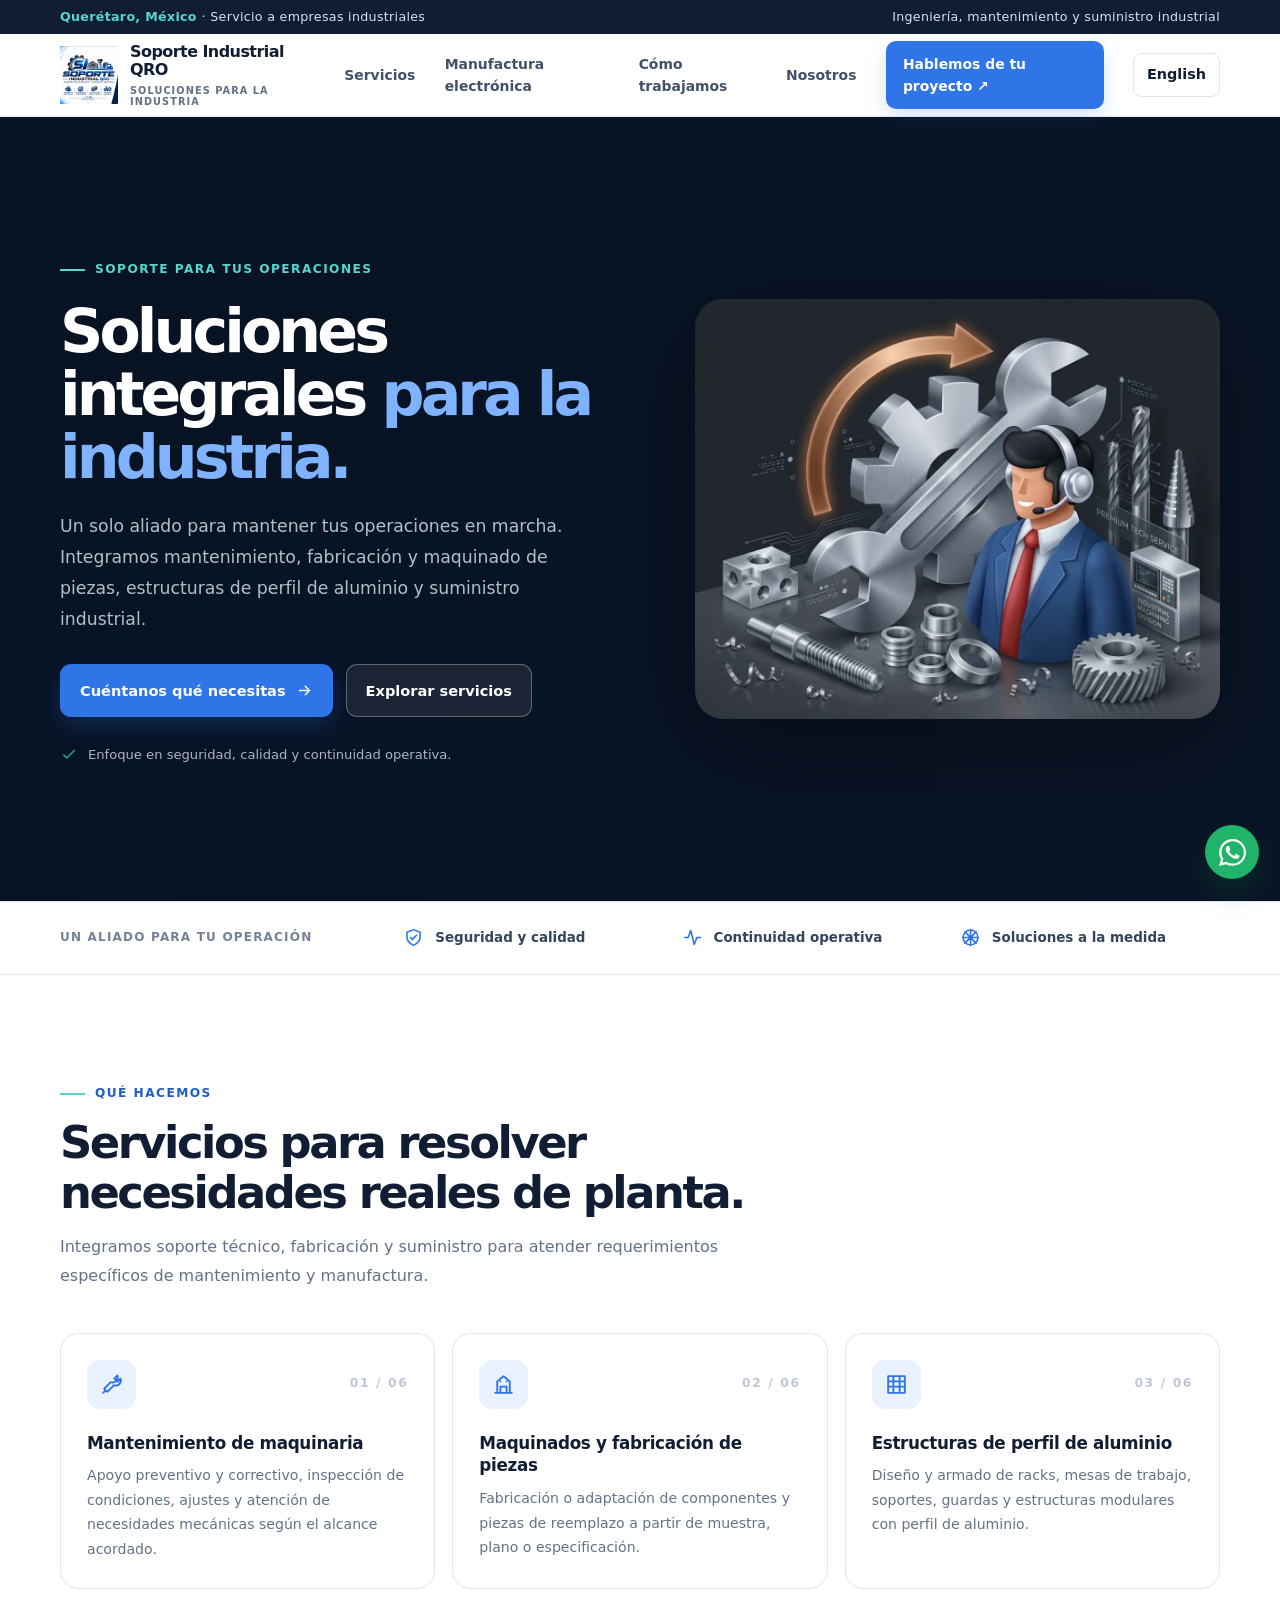
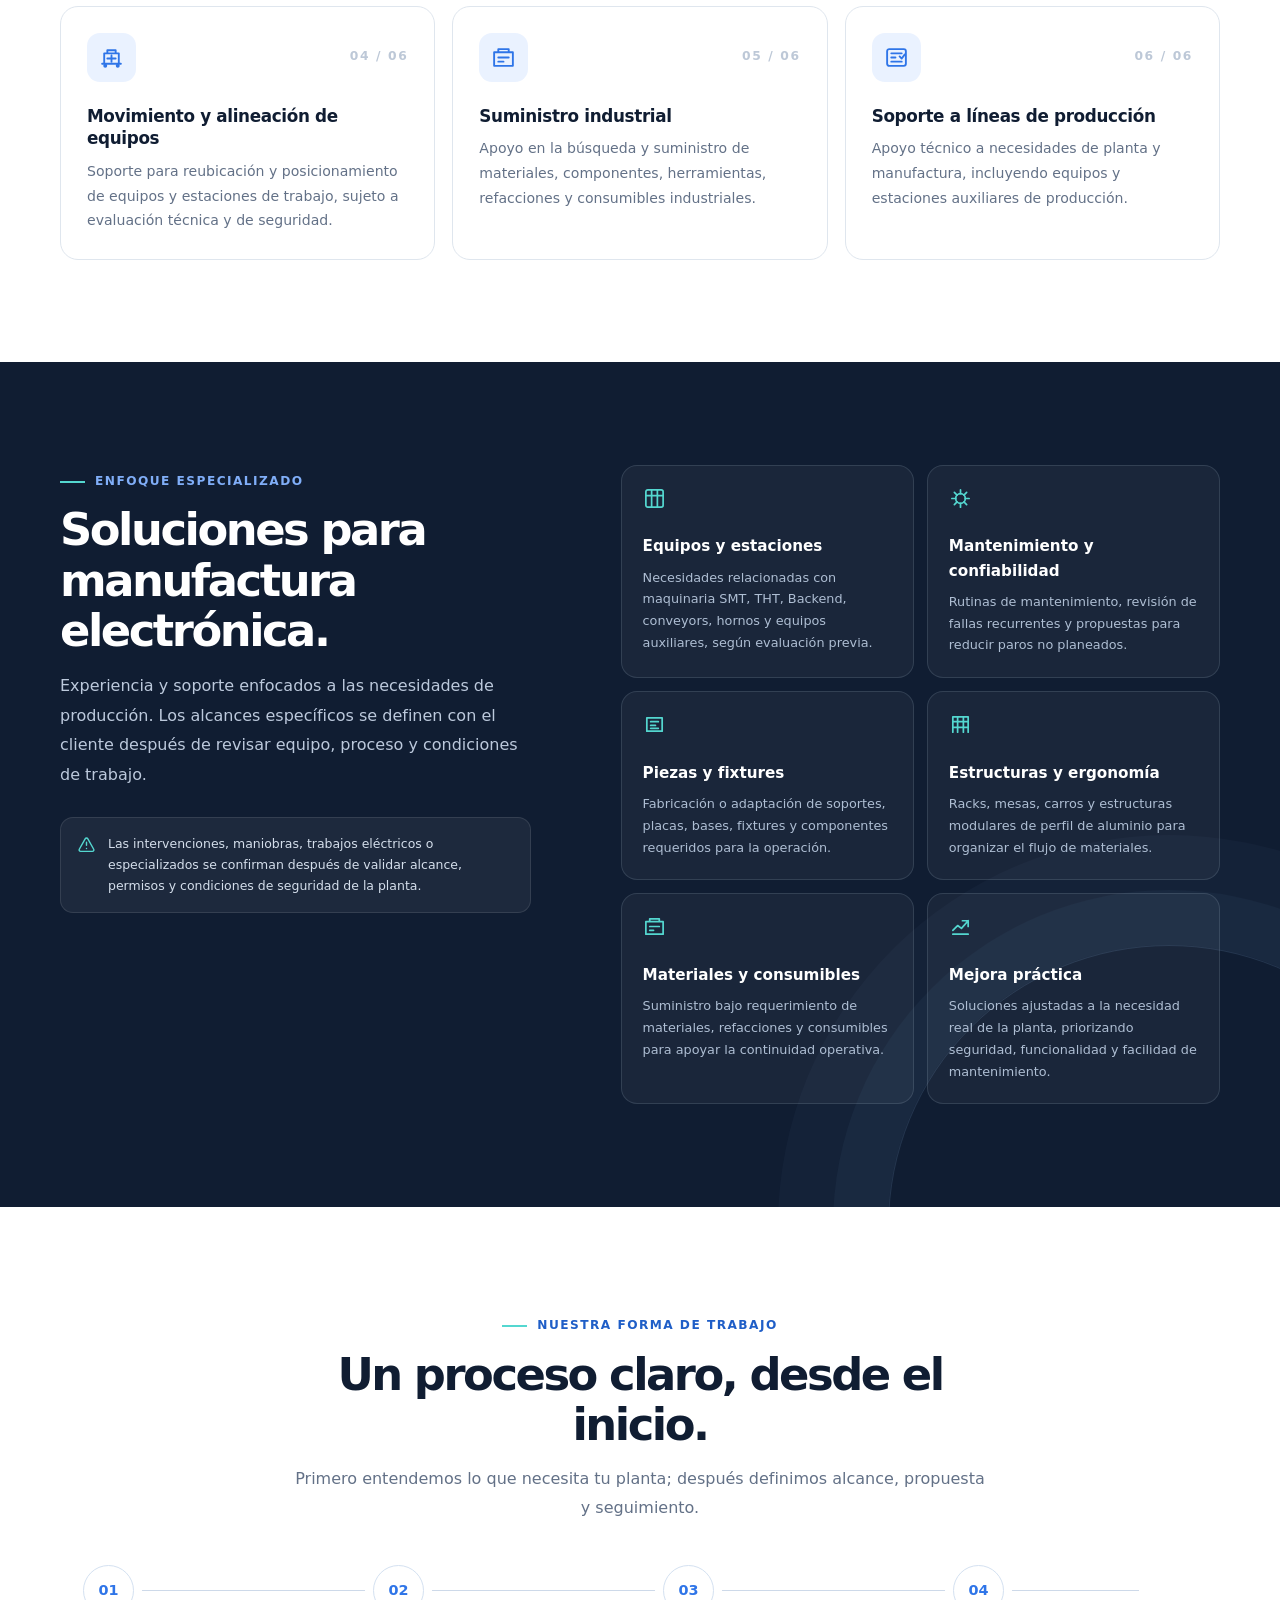
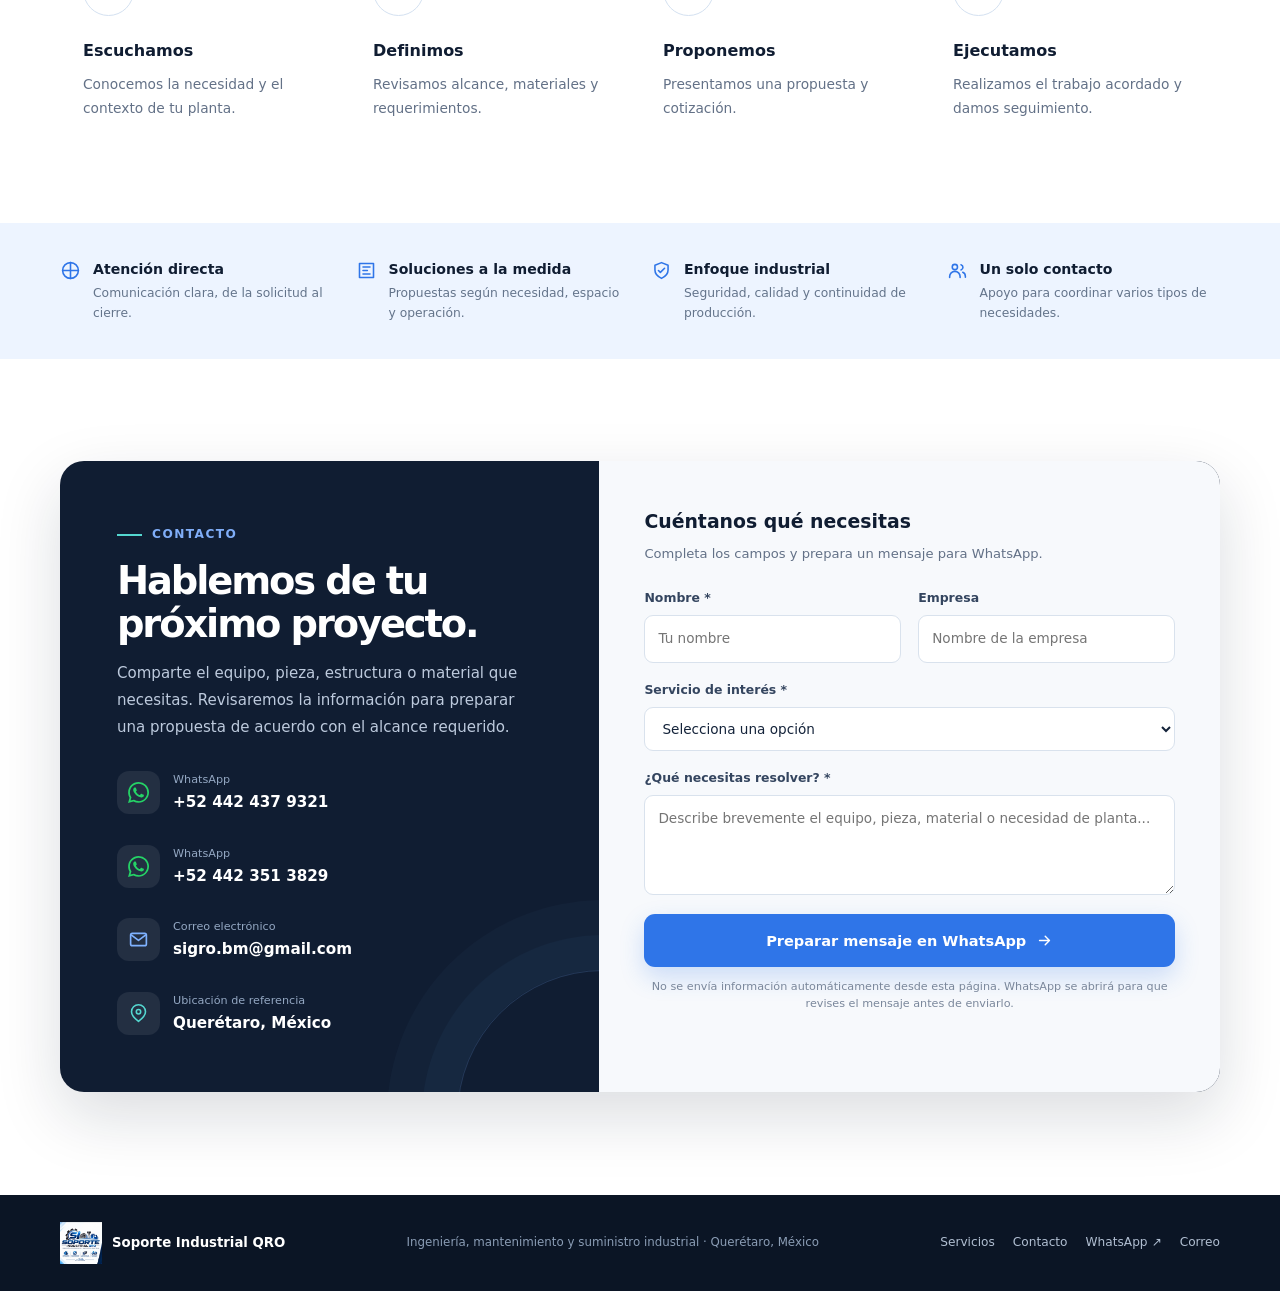
==== index.html @ 7943e950 "Initial commit: Soporte Industrial QRO website" ====
<!doctype html>
<html lang="es">
  <head>
    <meta charset="utf-8" />
    <meta content="width=device-width, initial-scale=1" name="viewport" />
    <meta content="#101d32" name="theme-color" />
    <meta
      content="Soporte Industrial QRO: mantenimiento de maquinaria, maquinados, estructuras de perfil de aluminio y suministro industrial en Quer&eacute;taro, M&eacute;xico."
      data-i18n-content="pageDescription"
      name="description"
    />

    <title data-i18n="pageTitle">
      Soporte Industrial QRO | Ingenier&iacute;a, mantenimiento y suministro
      industrial
    </title>

    <link href="assets/images/icon.png" rel="icon" type="image/png" />
    <link href="assets/images/icon.png" rel="apple-touch-icon" />
    <link href="css/styles.css" rel="stylesheet" />
  </head>
  <body>
    <!-- Top information bar -->
    <div class="topline">
      <div class="container topline-inner">
        <p>
          <strong data-i18n="location">
            Quer&eacute;taro, M&eacute;xico
          </strong>
          <span aria-hidden="true"> &middot; </span>
          <span data-i18n="industryService">
            Servicio a empresas industriales
          </span>
        </p>
        <p class="topline-side" data-i18n="industryTagline">
          Ingenier&iacute;a, mantenimiento y suministro industrial
        </p>
      </div>
    </div>

    <!-- Main site header and navigation -->
    <header class="site-header">
      <nav
        aria-label="Navegaci&oacute;n principal"
        class="container nav"
        data-i18n-aria-label="mainNavigationAria"
      >
        <a
          aria-label="Soporte Industrial QRO, inicio"
          class="brand"
          data-i18n-aria-label="brandHomeAria"
          href="#inicio"
        >
          <img alt class="brand-logo" src="assets/images/icon.png" />
          <span class="brand-copy">
            <strong> Soporte Industrial QRO </strong>
            <span data-i18n="brandTagline"> Soluciones para la industria </span>
          </span>
        </a>
        <button
          aria-controls="nav-links"
          aria-expanded="false"
          aria-label="Abrir men&uacute;"
          class="menu-toggle"
          data-i18n-aria-label="menuOpenAria"
          type="button"
        >
          <svg
            aria-hidden="true"
            fill="none"
            stroke="currentColor"
            stroke-linecap="round"
            stroke-width="2"
            viewbox="0 0 24 24"
          >
            <path class="menu-icon" d="M4 7h16M4 12h16M4 17h16"></path>
            <path class="close-icon" d="M6 6l12 12M18 6 6 18"></path>
          </svg>
        </button>
        <div class="nav-links" id="nav-links">
          <button
            aria-label="Cerrar men&uacute;"
            class="menu-close"
            data-i18n-aria-label="menuCloseAria"
            id="menu-close-button"
            type="button"
          >
            <svg
              aria-hidden="true"
              fill="none"
              stroke="currentColor"
              stroke-linecap="round"
              stroke-linejoin="round"
              stroke-width="2"
              viewbox="0 0 24 24"
            >
              <path d="M6 6l12 12M18 6 6 18"></path>
            </svg>
          </button>
          <a data-i18n="navServices" href="#servicios"> Servicios </a>
          <a data-i18n="navElectronics" href="#manufactura">
            Manufactura electr&oacute;nica
          </a>
          <a data-i18n="navProcess" href="#proceso"> C&oacute;mo trabajamos </a>
          <a data-i18n="navAbout" href="#nosotros"> Nosotros </a>
          <a class="nav-cta" href="#contacto">
            <span data-i18n="navProjectCta"> Hablemos de tu proyecto </span>
            <span aria-hidden="true"> &nearrow; </span>
          </a>
          <button
            aria-label="Cambiar idioma del sitio a ingl&eacute;s"
            class="language-toggle"
            data-i18n-aria-label="languageButtonAria"
            id="language-toggle"
            type="button"
          >
            <span data-i18n="languageButton"> English </span>
          </button>
        </div>
      </nav>
    </header>

    <!-- Main page content -->
    <main>
      <!-- Hero section -->
      <section class="hero" id="inicio">
        <div aria-hidden="true" class="hero-media">
          <video
            autoplay
            class="hero-video"
            loop
            muted
            playsinline
            preload="metadata"
          >
            <source src="assets/videos/video_example.mp4" type="video/mp4" />
          </video>
        </div>
        <div aria-hidden="true" class="hero-overlay"></div>
        <div class="container hero-grid">
          <div class="hero-content">
            <span class="eyebrow" data-i18n="heroEyebrow">
              Soporte para tus operaciones
            </span>
            <h1>
              <span data-i18n="heroTitleLead"> Soluciones integrales </span>
              <span data-i18n="heroTitleAccent"> para la industria. </span>
            </h1>
            <p class="hero-copy" data-i18n="heroCopy">
              Un solo aliado para mantener tus operaciones en marcha. Integramos
              mantenimiento, fabricaci&oacute;n y maquinado de piezas,
              estructuras de perfil de aluminio y suministro industrial.
            </p>
            <div class="hero-actions">
              <a class="btn btn-primary" href="#contacto">
                <span data-i18n="contactFormHeading">
                  Cu&eacute;ntanos qu&eacute; necesitas
                </span>
                <svg
                  aria-hidden="true"
                  fill="none"
                  stroke="currentColor"
                  stroke-linecap="round"
                  stroke-linejoin="round"
                  stroke-width="2"
                  viewbox="0 0 24 24"
                >
                  <path d="M5 12h14M13 6l6 6-6 6"></path>
                </svg>
              </a>
              <a
                class="btn btn-outline"
                data-i18n="exploreServices"
                href="#servicios"
              >
                Explorar servicios
              </a>
            </div>
            <div class="hero-note">
              <svg
                aria-hidden="true"
                fill="none"
                stroke="currentColor"
                stroke-linecap="round"
                stroke-linejoin="round"
                stroke-width="2"
                viewbox="0 0 24 24"
              >
                <path d="m5 12 4 4L19 6"></path>
              </svg>
              <span data-i18n="safetyNote">
                Enfoque en seguridad, calidad y continuidad operativa.
              </span>
            </div>
          </div>
          <div class="hero-visual">
            <img
              alt="Presentaci&oacute;n visual de Soporte Industrial QRO"
              class="hero-home-image"
              data-i18n-alt="heroImageAlt"
              src="assets/images/home.png"
            />
          </div>
        </div>
      </section>

      <!-- Key operational values -->
      <div
        aria-label="&Aacute;reas de enfoque"
        class="trust-strip"
        data-i18n-aria-label="trustStripAria"
      >
        <div class="container trust-inner">
          <div class="trust-intro" data-i18n="trustIntro">
            Un aliado para tu operaci&oacute;n
          </div>
          <div class="trust-point">
            <svg
              aria-hidden="true"
              fill="none"
              stroke="currentColor"
              stroke-linecap="round"
              stroke-linejoin="round"
              stroke-width="1.8"
              viewbox="0 0 24 24"
            >
              <path
                d="M12 3 4.5 6v5.5c0 4.5 3.2 7.6 7.5 9.5 4.3-1.9 7.5-5 7.5-9.5V6L12 3Z"
              ></path>
              <path d="m8.5 12 2.2 2.2 4.8-4.8"></path>
            </svg>
            <span data-i18n="safetyQuality"> Seguridad y calidad </span>
          </div>
          <div class="trust-point">
            <svg
              aria-hidden="true"
              fill="none"
              stroke="currentColor"
              stroke-linecap="round"
              stroke-linejoin="round"
              stroke-width="1.8"
              viewbox="0 0 24 24"
            >
              <path d="M3 12h4l3-8 4 16 3-8h4"></path>
            </svg>
            <span data-i18n="operationalContinuity">
              Continuidad operativa
            </span>
          </div>
          <div class="trust-point">
            <svg
              aria-hidden="true"
              fill="none"
              stroke="currentColor"
              stroke-linecap="round"
              stroke-linejoin="round"
              stroke-width="1.8"
              viewbox="0 0 24 24"
            >
              <path
                d="M12 3v18M3 12h18M5.6 5.6l12.8 12.8M18.4 5.6 5.6 18.4"
              ></path>
              <circle cx="12" cy="12" r="8.5"></circle>
            </svg>
            <span data-i18n="customSolutions"> Soluciones a la medida </span>
          </div>
        </div>
      </div>

      <!-- Service offerings -->
      <section class="section" id="servicios">
        <div class="container">
          <div class="section-heading">
            <span class="eyebrow" data-i18n="whatWeDo">
              Qu&eacute; hacemos
            </span>
            <h2 data-i18n="servicesHeading">
              Servicios para resolver necesidades reales de planta.
            </h2>
            <p data-i18n="servicesIntro">
              Integramos soporte t&eacute;cnico, fabricaci&oacute;n y suministro
              para atender requerimientos espec&iacute;ficos de mantenimiento y
              manufactura.
            </p>
          </div>
          <div class="services-grid">
            <article class="service-card">
              <div class="service-head">
                <span class="service-icon">
                  <svg
                    fill="none"
                    stroke="currentColor"
                    stroke-linecap="round"
                    stroke-linejoin="round"
                    stroke-width="1.8"
                    viewbox="0 0 24 24"
                  >
                    <path
                      d="m14.7 6.3 3-3a5 5 0 0 1-6.4 6.4L5 16l3 3 6.3-6.3a5 5 0 0 0 6.4-6.4l-3 3-3-3Z"
                    ></path>
                    <path d="m4 20 2-2"></path>
                  </svg>
                </span>
                <span class="service-num"> 01 / 06 </span>
              </div>
              <h3 data-i18n="machineMaintenance">
                Mantenimiento de maquinaria
              </h3>
              <p data-i18n="machineMaintenanceDescription">
                Apoyo preventivo y correctivo, inspecci&oacute;n de condiciones,
                ajustes y atenci&oacute;n de necesidades mec&aacute;nicas
                seg&uacute;n el alcance acordado.
              </p>
            </article>
            <article class="service-card">
              <div class="service-head">
                <span class="service-icon">
                  <svg
                    fill="none"
                    stroke="currentColor"
                    stroke-linecap="round"
                    stroke-linejoin="round"
                    stroke-width="1.8"
                    viewbox="0 0 24 24"
                  >
                    <path
                      d="M4 20h16M6 20V9l6-5 6 5v11M9 20v-6h6v6M9 9h.01M15 9h.01"
                    ></path>
                  </svg>
                </span>
                <span class="service-num"> 02 / 06 </span>
              </div>
              <h3 data-i18n="machiningParts">
                Maquinados y fabricaci&oacute;n de piezas
              </h3>
              <p data-i18n="machiningPartsDescription">
                Fabricaci&oacute;n o adaptaci&oacute;n de componentes y piezas
                de reemplazo a partir de muestra, plano o especificaci&oacute;n.
              </p>
            </article>
            <article class="service-card">
              <div class="service-head">
                <span class="service-icon">
                  <svg
                    fill="none"
                    stroke="currentColor"
                    stroke-linecap="round"
                    stroke-linejoin="round"
                    stroke-width="1.8"
                    viewbox="0 0 24 24"
                  >
                    <path
                      d="M4 4h16v16H4zM4 9h16M9 4v16M15 4v16M4 14h16"
                    ></path>
                  </svg>
                </span>
                <span class="service-num"> 03 / 06 </span>
              </div>
              <h3 data-i18n="aluminumStructures">
                Estructuras de perfil de aluminio
              </h3>
              <p data-i18n="aluminumStructuresDescription">
                Dise&ntilde;o y armado de racks, mesas de trabajo, soportes,
                guardas y estructuras modulares con perfil de aluminio.
              </p>
            </article>
            <article class="service-card">
              <div class="service-head">
                <span class="service-icon">
                  <svg
                    fill="none"
                    stroke="currentColor"
                    stroke-linecap="round"
                    stroke-linejoin="round"
                    stroke-width="1.8"
                    viewbox="0 0 24 24"
                  >
                    <path
                      d="M3 18h18M5 18V8h14v10M8 8V5h8v3M8 13h8M12 10v6"
                    ></path>
                    <circle cx="6" cy="20" r="1"></circle>
                    <circle cx="18" cy="20" r="1"></circle>
                  </svg>
                </span>
                <span class="service-num"> 04 / 06 </span>
              </div>
              <h3 data-i18n="equipmentMoving">
                Movimiento y alineaci&oacute;n de equipos
              </h3>
              <p data-i18n="equipmentMovingDescription">
                Soporte para reubicaci&oacute;n y posicionamiento de equipos y
                estaciones de trabajo, sujeto a evaluaci&oacute;n t&eacute;cnica
                y de seguridad.
              </p>
            </article>
            <article class="service-card">
              <div class="service-head">
                <span class="service-icon">
                  <svg
                    fill="none"
                    stroke="currentColor"
                    stroke-linecap="round"
                    stroke-linejoin="round"
                    stroke-width="1.8"
                    viewbox="0 0 24 24"
                  >
                    <path d="M3 7h18v13H3zM7 7V4h10v3M7 12h10M7 16h5"></path>
                  </svg>
                </span>
                <span class="service-num"> 05 / 06 </span>
              </div>
              <h3 data-i18n="industrialSupply">Suministro industrial</h3>
              <p data-i18n="industrialSupplyDescription">
                Apoyo en la b&uacute;squeda y suministro de materiales,
                componentes, herramientas, refacciones y consumibles
                industriales.
              </p>
            </article>
            <article class="service-card">
              <div class="service-head">
                <span class="service-icon">
                  <svg
                    fill="none"
                    stroke="currentColor"
                    stroke-linecap="round"
                    stroke-linejoin="round"
                    stroke-width="1.8"
                    viewbox="0 0 24 24"
                  >
                    <rect height="16" rx="2" width="18" x="3" y="4"></rect>
                    <path d="M7 8h10M7 12h4M7 16h10M15 11l2 2 3-4"></path>
                  </svg>
                </span>
                <span class="service-num"> 06 / 06 </span>
              </div>
              <h3 data-i18n="productionLineSupport">
                Soporte a l&iacute;neas de producci&oacute;n
              </h3>
              <p data-i18n="productionLineSupportDescription">
                Apoyo t&eacute;cnico a necesidades de planta y manufactura,
                incluyendo equipos y estaciones auxiliares de producci&oacute;n.
              </p>
            </article>
          </div>
        </div>
      </section>

      <!-- Electronics manufacturing support -->
      <section class="section special-section" id="manufactura">
        <div class="container special-grid">
          <div>
            <span class="eyebrow" data-i18n="specializedFocus">
              Enfoque especializado
            </span>
            <h2 data-i18n="electronicsHeading">
              Soluciones para manufactura electr&oacute;nica.
            </h2>
            <p class="section-intro" data-i18n="electronicsIntro">
              Experiencia y soporte enfocados a las necesidades de
              producci&oacute;n. Los alcances espec&iacute;ficos se definen con
              el cliente despu&eacute;s de revisar equipo, proceso y condiciones
              de trabajo.
            </p>
            <div class="special-note">
              <svg
                aria-hidden="true"
                fill="none"
                stroke="currentColor"
                stroke-linecap="round"
                stroke-linejoin="round"
                stroke-width="1.8"
                viewbox="0 0 24 24"
              >
                <path d="M12 9v4M12 17h.01"></path>
                <path
                  d="M10.3 4.8 2.9 18a1.8 1.8 0 0 0 1.6 2.7h15a1.8 1.8 0 0 0 1.6-2.7L13.7 4.8a1.95 1.95 0 0 0-3.4 0Z"
                ></path>
              </svg>
              <span data-i18n="safetyDisclaimer">
                Las intervenciones, maniobras, trabajos el&eacute;ctricos o
                especializados se confirman despu&eacute;s de validar alcance,
                permisos y condiciones de seguridad de la planta.
              </span>
            </div>
          </div>
          <div class="special-features">
            <article class="special-card">
              <svg
                aria-hidden="true"
                fill="none"
                stroke="currentColor"
                stroke-linecap="round"
                stroke-linejoin="round"
                stroke-width="1.8"
                viewbox="0 0 24 24"
              >
                <rect height="18" rx="2" width="18" x="3" y="3"></rect>
                <path d="M3 9h18M9 3v18M15 3v18"></path>
              </svg>
              <h3 data-i18n="equipmentStations">Equipos y estaciones</h3>
              <p data-i18n="equipmentStationsDescription">
                Necesidades relacionadas con maquinaria SMT, THT, Backend,
                conveyors, hornos y equipos auxiliares, seg&uacute;n
                evaluaci&oacute;n previa.
              </p>
            </article>
            <article class="special-card">
              <svg
                aria-hidden="true"
                fill="none"
                stroke="currentColor"
                stroke-linecap="round"
                stroke-linejoin="round"
                stroke-width="1.8"
                viewbox="0 0 24 24"
              >
                <path
                  d="M12 3v4M12 17v4M3 12h4M17 12h4M5.6 5.6l2.8 2.8m7.2 7.2 2.8 2.8m0-12.8-2.8 2.8m-7.2 7.2-2.8 2.8"
                ></path>
                <circle cx="12" cy="12" r="5"></circle>
              </svg>
              <h3 data-i18n="maintenanceReliability">
                Mantenimiento y confiabilidad
              </h3>
              <p data-i18n="maintenanceReliabilityDescription">
                Rutinas de mantenimiento, revisi&oacute;n de fallas recurrentes
                y propuestas para reducir paros no planeados.
              </p>
            </article>
            <article class="special-card">
              <svg
                aria-hidden="true"
                fill="none"
                stroke="currentColor"
                stroke-linecap="round"
                stroke-linejoin="round"
                stroke-width="1.8"
                viewbox="0 0 24 24"
              >
                <path d="M4 5h16v14H4zM8 9h8M8 13h5M8 16h8"></path>
              </svg>
              <h3 data-i18n="partsFixtures">Piezas y fixtures</h3>
              <p data-i18n="partsFixturesDescription">
                Fabricaci&oacute;n o adaptaci&oacute;n de soportes, placas,
                bases, fixtures y componentes requeridos para la
                operaci&oacute;n.
              </p>
            </article>
            <article class="special-card">
              <svg
                aria-hidden="true"
                fill="none"
                stroke="currentColor"
                stroke-linecap="round"
                stroke-linejoin="round"
                stroke-width="1.8"
                viewbox="0 0 24 24"
              >
                <path d="M4 20V4h16v16M4 9h16M9 4v16M15 4v16M4 15h16"></path>
              </svg>
              <h3 data-i18n="structuresErgonomics">
                Estructuras y ergonom&iacute;a
              </h3>
              <p data-i18n="structuresErgonomicsDescription">
                Racks, mesas, carros y estructuras modulares de perfil de
                aluminio para organizar el flujo de materiales.
              </p>
            </article>
            <article class="special-card">
              <svg
                aria-hidden="true"
                fill="none"
                stroke="currentColor"
                stroke-linecap="round"
                stroke-linejoin="round"
                stroke-width="1.8"
                viewbox="0 0 24 24"
              >
                <path d="M3 7h18v13H3zM7 7V4h10v3M7 12h10M7 16h4"></path>
              </svg>
              <h3 data-i18n="materialsConsumables">Materiales y consumibles</h3>
              <p data-i18n="materialsConsumablesDescription">
                Suministro bajo requerimiento de materiales, refacciones y
                consumibles para apoyar la continuidad operativa.
              </p>
            </article>
            <article class="special-card">
              <svg
                aria-hidden="true"
                fill="none"
                stroke="currentColor"
                stroke-linecap="round"
                stroke-linejoin="round"
                stroke-width="1.8"
                viewbox="0 0 24 24"
              >
                <path d="m4 16 5-5 4 3 7-8M14 6h6v6"></path>
                <path d="M4 20h16"></path>
              </svg>
              <h3 data-i18n="practicalImprovement">Mejora pr&aacute;ctica</h3>
              <p data-i18n="practicalImprovementDescription">
                Soluciones ajustadas a la necesidad real de la planta,
                priorizando seguridad, funcionalidad y facilidad de
                mantenimiento.
              </p>
            </article>
          </div>
        </div>
      </section>

      <!-- Work process -->
      <section class="section" id="proceso">
        <div class="container">
          <div class="section-heading center">
            <span class="eyebrow" data-i18n="workApproach">
              Nuestra forma de trabajo
            </span>
            <h2 data-i18n="processHeading">
              Un proceso claro, desde el inicio.
            </h2>
            <p data-i18n="processIntro">
              Primero entendemos lo que necesita tu planta; despu&eacute;s
              definimos alcance, propuesta y seguimiento.
            </p>
          </div>
          <div class="process-grid">
            <article class="process-step">
              <span class="step-number"> 01 </span>
              <h3 data-i18n="stepListen">Escuchamos</h3>
              <p data-i18n="stepListenDescription">
                Conocemos la necesidad y el contexto de tu planta.
              </p>
            </article>
            <article class="process-step">
              <span class="step-number"> 02 </span>
              <h3 data-i18n="stepDefine">Definimos</h3>
              <p data-i18n="stepDefineDescription">
                Revisamos alcance, materiales y requerimientos.
              </p>
            </article>
            <article class="process-step">
              <span class="step-number"> 03 </span>
              <h3 data-i18n="stepPropose">Proponemos</h3>
              <p data-i18n="stepProposeDescription">
                Presentamos una propuesta y cotizaci&oacute;n.
              </p>
            </article>
            <article class="process-step">
              <span class="step-number"> 04 </span>
              <h3 data-i18n="stepExecute">Ejecutamos</h3>
              <p data-i18n="stepExecuteDescription">
                Realizamos el trabajo acordado y damos seguimiento.
              </p>
            </article>
          </div>
        </div>
      </section>

      <!-- Company benefits -->
      <section class="benefits-band" id="nosotros">
        <div class="container benefits-grid">
          <div class="benefit">
            <svg
              aria-hidden="true"
              fill="none"
              stroke="currentColor"
              stroke-linecap="round"
              stroke-linejoin="round"
              stroke-width="1.8"
              viewbox="0 0 24 24"
            >
              <path d="M12 3v18M3 12h18"></path>
              <circle cx="12" cy="12" r="9"></circle>
            </svg>
            <div>
              <h3 data-i18n="directAttention">Atenci&oacute;n directa</h3>
              <p data-i18n="directAttentionDescription">
                Comunicaci&oacute;n clara, de la solicitud al cierre.
              </p>
            </div>
          </div>
          <div class="benefit">
            <svg
              aria-hidden="true"
              fill="none"
              stroke="currentColor"
              stroke-linecap="round"
              stroke-linejoin="round"
              stroke-width="1.8"
              viewbox="0 0 24 24"
            >
              <path d="M4 20V4h16v16H4Z"></path>
              <path d="M8 8h8M8 12h5M8 16h8"></path>
            </svg>
            <div>
              <h3 data-i18n="customSolutions">Soluciones a la medida</h3>
              <p data-i18n="customSolutionsDescription">
                Propuestas seg&uacute;n necesidad, espacio y operaci&oacute;n.
              </p>
            </div>
          </div>
          <div class="benefit">
            <svg
              aria-hidden="true"
              fill="none"
              stroke="currentColor"
              stroke-linecap="round"
              stroke-linejoin="round"
              stroke-width="1.8"
              viewbox="0 0 24 24"
            >
              <path
                d="M12 3 4.5 6v5.5c0 4.5 3.2 7.6 7.5 9.5 4.3-1.9 7.5-5 7.5-9.5V6L12 3Z"
              ></path>
              <path d="m8.5 12 2.2 2.2 4.8-4.8"></path>
            </svg>
            <div>
              <h3 data-i18n="industrialFocus">Enfoque industrial</h3>
              <p data-i18n="industrialFocusDescription">
                Seguridad, calidad y continuidad de producci&oacute;n.
              </p>
            </div>
          </div>
          <div class="benefit">
            <svg
              aria-hidden="true"
              fill="none"
              stroke="currentColor"
              stroke-linecap="round"
              stroke-linejoin="round"
              stroke-width="1.8"
              viewbox="0 0 24 24"
            >
              <circle cx="9" cy="8" r="3"></circle>
              <path
                d="M3 20v-1a6 6 0 0 1 12 0v1M16 5.5a3 3 0 0 1 0 5.8M18 14a5 5 0 0 1 3 4.6v1"
              ></path>
            </svg>
            <div>
              <h3 data-i18n="singleContact">Un solo contacto</h3>
              <p data-i18n="singleContactDescription">
                Apoyo para coordinar varios tipos de necesidades.
              </p>
            </div>
          </div>
        </div>
      </section>

      <!-- Contact information and WhatsApp request form -->
      <section class="section contact-section" id="contacto">
        <div class="container">
          <div class="contact-panel">
            <div class="contact-copy">
              <span class="eyebrow" data-i18n="footerContact"> Contacto </span>
              <h2 data-i18n="contactHeading">
                Hablemos de tu pr&oacute;ximo proyecto.
              </h2>
              <p data-i18n="contactDescription">
                Comparte el equipo, pieza, estructura o material que necesitas.
                Revisaremos la informaci&oacute;n para preparar una propuesta de
                acuerdo con el alcance requerido.
              </p>
              <a
                aria-label="Contactar a Guadalupe Becerra por WhatsApp"
                class="contact-detail contact-link"
                data-i18n-aria-label="guadalupeWhatsappAria"
                href="https://wa.me/524424379321"
                rel="noopener noreferrer"
                target="_blank"
              >
                <span
                  aria-hidden="true"
                  class="contact-icon contact-icon-whatsapp"
                >
                  <svg fill="currentColor" viewbox="0 0 24 24">
                    <path
                      d="M20.52 3.48A11.82 11.82 0 0 0 12.08 0C5.5 0 .15 5.35.15 11.93c0 2.1.55 4.15 1.6 5.96L.05 24l6.27-1.64a11.94 11.94 0 0 0 5.75 1.47h.01c6.58 0 11.93-5.35 11.93-11.93 0-3.19-1.24-6.19-3.49-8.42ZM12.08 21.8a9.9 9.9 0 0 1-5.05-1.39l-.36-.21-3.72.97.99-3.63-.24-.37a9.86 9.86 0 0 1-1.52-5.24c0-5.47 4.45-9.92 9.92-9.92 2.65 0 5.14 1.03 7.02 2.91a9.85 9.85 0 0 1 2.9 7.02c0 5.47-4.45 9.92-9.92 9.92Zm5.44-7.43c-.3-.15-1.77-.87-2.04-.97-.28-.1-.48-.15-.68.15-.2.3-.78.97-.95 1.17-.17.2-.35.22-.65.07-.3-.15-1.26-.46-2.4-1.48-.89-.79-1.49-1.77-1.66-2.07-.17-.3-.02-.46.13-.61.13-.13.3-.35.45-.52.15-.18.2-.3.3-.5.1-.2.05-.37-.03-.52-.07-.15-.68-1.64-.93-2.25-.25-.59-.5-.51-.68-.52h-.58c-.2 0-.52.07-.8.37-.28.3-1.05 1.02-1.05 2.5 0 1.47 1.08 2.9 1.23 3.1.15.2 2.12 3.24 5.14 4.54.72.31 1.28.5 1.71.64.72.23 1.37.2 1.88.12.57-.08 1.77-.72 2.02-1.42.25-.7.25-1.3.17-1.42-.07-.13-.27-.2-.57-.35Z"
                    ></path>
                  </svg>
                </span>
                <div>
                  <small>
                    <span data-i18n="whatsappLabel"> WhatsApp </span>
                  </small>
                  <strong> +52 442 437 9321 </strong>
                </div>
              </a>
              <a
                aria-label="Contactar a Bernab&eacute; Mart&iacute;nez por WhatsApp"
                class="contact-detail contact-link"
                data-i18n-aria-label="bernabeWhatsappAria"
                href="https://wa.me/524423513829"
                rel="noopener noreferrer"
                target="_blank"
              >
                <span
                  aria-hidden="true"
                  class="contact-icon contact-icon-whatsapp"
                >
                  <svg fill="currentColor" viewbox="0 0 24 24">
                    <path
                      d="M20.52 3.48A11.82 11.82 0 0 0 12.08 0C5.5 0 .15 5.35.15 11.93c0 2.1.55 4.15 1.6 5.96L.05 24l6.27-1.64a11.94 11.94 0 0 0 5.75 1.47h.01c6.58 0 11.93-5.35 11.93-11.93 0-3.19-1.24-6.19-3.49-8.42ZM12.08 21.8a9.9 9.9 0 0 1-5.05-1.39l-.36-.21-3.72.97.99-3.63-.24-.37a9.86 9.86 0 0 1-1.52-5.24c0-5.47 4.45-9.92 9.92-9.92 2.65 0 5.14 1.03 7.02 2.91a9.85 9.85 0 0 1 2.9 7.02c0 5.47-4.45 9.92-9.92 9.92Zm5.44-7.43c-.3-.15-1.77-.87-2.04-.97-.28-.1-.48-.15-.68.15-.2.3-.78.97-.95 1.17-.17.2-.35.22-.65.07-.3-.15-1.26-.46-2.4-1.48-.89-.79-1.49-1.77-1.66-2.07-.17-.3-.02-.46.13-.61.13-.13.3-.35.45-.52.15-.18.2-.3.3-.5.1-.2.05-.37-.03-.52-.07-.15-.68-1.64-.93-2.25-.25-.59-.5-.51-.68-.52h-.58c-.2 0-.52.07-.8.37-.28.3-1.05 1.02-1.05 2.5 0 1.47 1.08 2.9 1.23 3.1.15.2 2.12 3.24 5.14 4.54.72.31 1.28.5 1.71.64.72.23 1.37.2 1.88.12.57-.08 1.77-.72 2.02-1.42.25-.7.25-1.3.17-1.42-.07-.13-.27-.2-.57-.35Z"
                    ></path>
                  </svg>
                </span>
                <div>
                  <small>
                    <span data-i18n="whatsappLabel"> WhatsApp </span>
                  </small>
                  <strong> +52 442 351 3829 </strong>
                </div>
              </a>
              <a
                aria-label="Enviar correo a Soporte Industrial QRO"
                class="contact-detail contact-link"
                data-i18n-aria-label="emailContactAria"
                href="mailto:sigro.bm@gmail.com"
              >
                <span
                  aria-hidden="true"
                  class="contact-icon contact-icon-email"
                >
                  <svg
                    fill="none"
                    stroke="currentColor"
                    stroke-linecap="round"
                    stroke-linejoin="round"
                    stroke-width="1.9"
                    viewbox="0 0 24 24"
                  >
                    <rect height="14" rx="2" width="18" x="3" y="5"></rect>
                    <path d="m4 7 8 6 8-6"></path>
                  </svg>
                </span>
                <div>
                  <small data-i18n="emailLabel">
                    Correo electr&oacute;nico
                  </small>
                  <strong> sigro.bm@gmail.com </strong>
                </div>
              </a>
              <div class="contact-detail">
                <span aria-hidden="true" class="contact-icon">
                  <svg
                    fill="none"
                    stroke="currentColor"
                    stroke-linecap="round"
                    stroke-linejoin="round"
                    stroke-width="1.8"
                    viewbox="0 0 24 24"
                  >
                    <path
                      d="M20 10c0 5-8 11-8 11S4 15 4 10a8 8 0 1 1 16 0Z"
                    ></path>
                    <circle cx="12" cy="10" r="2.5"></circle>
                  </svg>
                </span>
                <div>
                  <small data-i18n="locationReference">
                    Ubicaci&oacute;n de referencia
                  </small>
                  <strong data-i18n="location">
                    Quer&eacute;taro, M&eacute;xico
                  </strong>
                </div>
              </div>
            </div>
            <div class="contact-form-wrap">
              <h3 data-i18n="contactFormHeading">
                Cu&eacute;ntanos qu&eacute; necesitas
              </h3>
              <p class="form-lead" data-i18n="formIntro">
                Completa los campos y prepara un mensaje para WhatsApp.
              </p>
              <form id="contact-form">
                <div class="form-grid">
                  <div class="field">
                    <label data-i18n="formNameLabel" for="name">
                      Nombre *
                    </label>
                    <input
                      autocomplete="name"
                      data-i18n-placeholder="namePlaceholder"
                      id="name"
                      name="name"
                      placeholder="Tu nombre"
                      required
                      type="text"
                    />
                  </div>
                  <div class="field">
                    <label data-i18n="formCompanyLabel" for="company">
                      Empresa
                    </label>
                    <input
                      autocomplete="organization"
                      data-i18n-placeholder="companyPlaceholder"
                      id="company"
                      name="company"
                      placeholder="Nombre de la empresa"
                      type="text"
                    />
                  </div>
                  <div class="field full">
                    <label data-i18n="formServiceLabel" for="service">
                      Servicio de inter&eacute;s *
                    </label>
                    <select id="service" name="service" required>
                      <option data-i18n="selectOption" disabled selected value>
                        Selecciona una opci&oacute;n
                      </option>
                      <option
                        data-i18n="machineMaintenance"
                        value="machine-maintenance"
                      >
                        Mantenimiento de maquinaria
                      </option>
                      <option
                        data-i18n="machiningParts"
                        value="machining-parts"
                      >
                        Maquinados y fabricaci&oacute;n de piezas
                      </option>
                      <option
                        data-i18n="aluminumStructures"
                        value="aluminum-structures"
                      >
                        Estructuras de perfil de aluminio
                      </option>
                      <option
                        data-i18n="equipmentMoving"
                        value="equipment-relocation"
                      >
                        Movimiento y alineaci&oacute;n de equipos
                      </option>
                      <option
                        data-i18n="industrialSupply"
                        value="industrial-supply"
                      >
                        Suministro industrial
                      </option>
                      <option
                        data-i18n="productionLineSupport"
                        value="production-line-support"
                      >
                        Soporte a l&iacute;neas de producci&oacute;n
                      </option>
                      <option
                        data-i18n="navElectronics"
                        value="electronics-manufacturing"
                      >
                        Manufactura electr&oacute;nica
                      </option>
                      <option data-i18n="otherRequest" value="other-request">
                        Otro requerimiento
                      </option>
                    </select>
                  </div>
                  <div class="field full">
                    <label data-i18n="formDetailsLabel" for="details">
                      &iquest;Qu&eacute; necesitas resolver? *
                    </label>
                    <textarea
                      data-i18n-placeholder="detailsPlaceholder"
                      id="details"
                      name="details"
                      placeholder="Describe brevemente el equipo, pieza, material o necesidad de planta..."
                      required
                    ></textarea>
                  </div>
                </div>
                <button class="btn btn-primary form-submit" type="submit">
                  <span data-i18n="formSubmit">
                    Preparar mensaje en WhatsApp
                  </span>
                  <svg
                    aria-hidden="true"
                    fill="none"
                    stroke="currentColor"
                    stroke-linecap="round"
                    stroke-linejoin="round"
                    stroke-width="2"
                    viewbox="0 0 24 24"
                  >
                    <path d="M5 12h14M13 6l6 6-6 6"></path>
                  </svg>
                </button>
                <p class="privacy-note" data-i18n="privacyNote">
                  No se env&iacute;a informaci&oacute;n autom&aacute;ticamente
                  desde esta p&aacute;gina. WhatsApp se abrir&aacute; para que
                  revises el mensaje antes de enviarlo.
                </p>
                <p aria-live="polite" class="form-status" id="form-status"></p>
              </form>
            </div>
          </div>
        </div>
      </section>
    </main>

    <!-- Site footer -->
    <footer class="footer">
      <div class="container footer-inner">
        <div class="footer-brand">
          <img alt class="footer-logo" src="assets/images/icon.png" />
          <span> Soporte Industrial QRO </span>
        </div>
        <p data-i18n="footerTagline">
          Ingenier&iacute;a, mantenimiento y suministro industrial &middot;
          Quer&eacute;taro, M&eacute;xico
        </p>
        <div class="footer-links">
          <a data-i18n="navServices" href="#servicios"> Servicios </a>
          <a data-i18n="footerContact" href="#contacto"> Contacto </a>
          <a
            data-i18n="footerWhatsapp"
            href="https://wa.me/524423513829"
            rel="noopener noreferrer"
            target="_blank"
          >
            WhatsApp &nearrow;
          </a>
          <a data-i18n="footerEmail" href="mailto:sigro.bm@gmail.com">
            Correo
          </a>
        </div>
      </div>
    </footer>

    <!-- Floating WhatsApp contact button -->
    <a
      aria-label="Contactar a Soporte Industrial QRO por WhatsApp"
      class="whatsapp-fab"
      data-i18n-aria-label="whatsappFabAria"
      href="https://wa.me/524423513829?text=Hola%2C%20Soporte%20Industrial%20QRO.%20Me%20gustar%C3%ADa%20consultar%20un%20servicio."
      rel="noopener noreferrer"
      target="_blank"
    >
      <svg aria-hidden="true" fill="currentColor" viewbox="0 0 24 24">
        <path
          d="M20.52 3.48A11.82 11.82 0 0 0 12.08 0C5.5 0 .15 5.35.15 11.93c0 2.1.55 4.15 1.6 5.96L.05 24l6.27-1.64a11.94 11.94 0 0 0 5.75 1.47h.01c6.58 0 11.93-5.35 11.93-11.93 0-3.19-1.24-6.19-3.49-8.42ZM12.08 21.8a9.9 9.9 0 0 1-5.05-1.39l-.36-.21-3.72.97.99-3.63-.24-.37a9.86 9.86 0 0 1-1.52-5.24c0-5.47 4.45-9.92 9.92-9.92 2.65 0 5.14 1.03 7.02 2.91a9.85 9.85 0 0 1 2.9 7.02c0 5.47-4.45 9.92-9.92 9.92Zm5.44-7.43c-.3-.15-1.77-.87-2.04-.97-.28-.1-.48-.15-.68.15-.2.3-.78.97-.95 1.17-.17.2-.35.22-.65.07-.3-.15-1.26-.46-2.4-1.48-.89-.79-1.49-1.77-1.66-2.07-.17-.3-.02-.46.13-.61.13-.13.3-.35.45-.52.15-.18.2-.3.3-.5.1-.2.05-.37-.03-.52-.07-.15-.68-1.64-.93-2.25-.25-.59-.5-.51-.68-.52h-.58c-.2 0-.52.07-.8.37-.28.3-1.05 1.02-1.05 2.5 0 1.47 1.08 2.9 1.23 3.1.15.2 2.12 3.24 5.14 4.54.72.31 1.28.5 1.71.64.72.23 1.37.2 1.88.12.57-.08 1.77-.72 2.02-1.42.25-.7.25-1.3.17-1.42-.07-.13-.27-.2-.57-.35Z"
        ></path>
      </svg>
    </a>

    <script defer src="js/script.js"></script>
  </body>
</html>
---- css/styles.css ----
:root {
  /* MAIN DESIGN PANEL: customize the main colors, typography, shapes, and site sizing here. */

  /* Brand colors: adjust the main palette here. */
  --white-color: #fff;
  --dark-color: #14233a;
  --primary-color: #101d32;
  --primary-dark-color: #0b1525;
  --secondary-color: #2f75e8;
  --secondary-dark-color: #1f5ec7;
  --accent-color: #54d7d0;
  --light-color: #f5f7fa;
  --medium-gray-color: #dfe6ee;
  --muted-color: #637187;
  --soft-blue-color: #eaf2ff;
  --success-color: #20b46a;

  /* Typography: shared font sizes and weights. */
  --font-family-base:
    Inter, ui-sans-serif, system-ui, -apple-system, BlinkMacSystemFont,
    "Segoe UI", sans-serif;
  --font-size-xs: 0.7rem;
  --font-size-s: 0.9rem;
  --font-size-n: 1rem;
  --font-size-m: 1.12rem;
  --font-size-l: 1.5rem;
  --font-size-xl: 2rem;
  --font-size-xxl: 2.3rem;
  --font-weight-normal: 400;
  --font-weight-medium: 500;
  --font-weight-semibold: 600;
  --font-weight-bold: 700;

  /* Reusable shape, shadow, and layout values. */
  --border-radius-s: 8px;
  --border-radius-m: 22px;
  --border-radius-l: 28px;
  --border-radius-circle: 50%;
  --card-shadow: 0 20px 55px rgba(16, 29, 50, 0.09);
  --site-max-width: 1160px;
  --container-gutter: 44px;
  --container-gutter-mobile: 34px;
  --transition-fast: 0.2s ease;
  --scroll-offset: 35px;
}

/* Base styles and shared layout utilities. */
* {
  box-sizing: border-box;
}

html {
  scroll-behavior: smooth;
  scroll-padding-top: var(--scroll-offset);
}

body {
  margin: 0;
  color: var(--dark-color);
  background: var(--white-color);
  font-family: var(--font-family-base);
  line-height: 1.6;
  -webkit-font-smoothing: antialiased;
}

a {
  color: inherit;
}

button,
input,
select,
textarea {
  font: inherit;
}

button,
a {
  -webkit-tap-highlight-color: transparent;
}

a:focus-visible,
button:focus-visible,
input:focus-visible,
select:focus-visible,
textarea:focus-visible {
  outline: 3px solid rgba(47, 117, 232, 0.32);
  outline-offset: 3px;
}

.container {
  width: min(var(--site-max-width), calc(100% - var(--container-gutter)));
  margin-inline: auto;
}

/* Top information bar and main navigation. */
.topline {
  background: var(--primary-color);
  color: #d7e2f2;
  font-size: 0.79rem;
  letter-spacing: 0.025em;
}

.topline-inner {
  min-height: 34px;
  display: flex;
  align-items: center;
  justify-content: space-between;
  gap: 18px;
}

.topline p {
  margin: 0;
}

.topline strong {
  color: var(--accent-color);
  font-weight: var(--font-weight-bold);
}

.site-header {
  position: sticky;
  top: 0;
  z-index: 20;
  background: rgba(255, 255, 255, 0.94);
  border-bottom: 1px solid rgba(223, 230, 238, 0.85);
  backdrop-filter: blur(16px);
}

.nav {
  min-height: 82px;
  display: flex;
  align-items: center;
  justify-content: space-between;
  gap: 24px;
}

.brand {
  display: inline-flex;
  align-items: center;
  gap: 12px;
  text-decoration: none;
  min-width: 0;
}

.brand-mark {
  display: grid;
  place-items: center;
  width: 43px;
  height: 43px;
  color: white;
  background: var(--secondary-color);
  border-radius: 12px 12px 12px 4px;
  flex: 0 0 auto;
}

.brand-mark svg {
  width: 27px;
  height: 27px;
}

.brand-copy {
  display: flex;
  flex-direction: column;
  line-height: 1.15;
}

.brand-copy strong {
  font-size: var(--font-size-n);
  letter-spacing: -0.035em;
  color: var(--primary-color);
}

.brand-copy span {
  margin-top: 5px;
  color: var(--muted-color);
  text-transform: uppercase;
  font-size: 0.61rem;
  letter-spacing: 0.11em;
  font-weight: var(--font-weight-bold);
}

.nav-links {
  display: flex;
  align-items: center;
  gap: clamp(16px, 2.3vw, 30px);
}

.nav-links a {
  color: #41516a;
  text-decoration: none;
  font-size: 0.87rem;
  font-weight: 650;
  transition: color 0.2s ease;
}

.nav-links a:hover {
  color: var(--secondary-color);
}

.nav-links .nav-cta {
  background: var(--secondary-color);
  color: white;
  padding: 12px 17px;
  border-radius: 10px;
  box-shadow: 0 8px 20px rgba(47, 117, 232, 0.18);
}

.nav-links .nav-cta:hover {
  color: white;
  background: var(--secondary-dark-color);
}

.menu-toggle {
  display: none;
  background: transparent;
  color: var(--primary-color);
  border: 1px solid var(--medium-gray-color);
  width: 44px;
  height: 44px;
  border-radius: 12px;
  cursor: pointer;
}

.menu-toggle svg {
  width: 22px;
  height: 22px;
}

.menu-toggle .close-icon {
  display: none;
}

.menu-toggle[aria-expanded="true"] .menu-icon {
  display: none;
}

.menu-toggle[aria-expanded="true"] .close-icon {
  display: block;
}

.menu-close {
  display: none;
  place-items: center;
  width: 42px;
  height: 42px;
  margin: 0 0 14px auto;
  color: var(--primary-color);
  background: var(--light-color);
  border: 1px solid var(--medium-gray-color);
  border-radius: 11px;
  cursor: pointer;
}

.menu-close svg {
  width: 21px;
  height: 21px;
}

/* Hero section and technical illustration. */
.hero {
  overflow: hidden;
  background: linear-gradient(180deg, #f8faff 0%, #fff 100%);
  position: relative;
}

.hero::before {
  content: "";
  position: absolute;
  right: -180px;
  top: -270px;
  width: 650px;
  height: 650px;
  border: 1px solid #e7eef8;
  border-radius: 50%;
  box-shadow:
    0 0 0 60px rgba(231, 238, 248, 0.3),
    0 0 0 120px rgba(231, 238, 248, 0.2);
  pointer-events: none;
}

.hero-grid {
  position: relative;
  display: grid;
  grid-template-columns: minmax(0, 1.03fr) minmax(380px, 0.97fr);
  align-items: center;
  gap: clamp(36px, 6vw, 80px);
  padding-block: clamp(65px, 8vw, 108px);
}

.eyebrow {
  display: inline-flex;
  align-items: center;
  gap: 10px;
  color: var(--secondary-dark-color);
  font-size: 0.76rem;
  font-weight: 800;
  letter-spacing: 0.12em;
  text-transform: uppercase;
}

.eyebrow::before {
  content: "";
  width: 25px;
  height: 2px;
  background: var(--accent-color);
}

h1,
h2,
h3,
p {
  margin-top: 0;
}

h1 {
  max-width: 640px;
  margin: 21px 0 22px;
  color: var(--primary-color);
  font-size: clamp(2.55rem, 4.7vw, 4.55rem);
  line-height: 1.045;
  letter-spacing: -0.065em;
  font-weight: 790;
}

h1 span {
  color: var(--secondary-color);
}

.hero-copy {
  max-width: 540px;
  color: #5a6880;
  font-size: clamp(1rem, 1.35vw, 1.13rem);
  line-height: 1.8;
  margin-bottom: 29px;
}

.hero-actions {
  display: flex;
  align-items: center;
  flex-wrap: wrap;
  gap: 13px;
}

.btn {
  display: inline-flex;
  align-items: center;
  justify-content: center;
  gap: 10px;
  border: 1px solid transparent;
  border-radius: 11px;
  padding: 14px 19px;
  text-decoration: none;
  font-weight: 750;
  font-size: 0.91rem;
  transition:
    transform 0.2s ease,
    background 0.2s ease,
    box-shadow 0.2s ease;
  cursor: pointer;
}

.btn:hover {
  transform: translateY(-2px);
}

.btn-primary {
  color: white;
  background: var(--secondary-color);
  box-shadow: 0 10px 24px rgba(47, 117, 232, 0.22);
}

.btn-primary:hover {
  background: var(--secondary-dark-color);
  box-shadow: 0 14px 28px rgba(47, 117, 232, 0.28);
}

.btn-outline {
  color: var(--primary-color);
  border-color: #d8e1ec;
  background: rgba(255, 255, 255, 0.72);
}

.btn-outline:hover {
  background: white;
  border-color: #9fb8d9;
}

.btn svg {
  width: 17px;
  height: 17px;
}

.hero-note {
  display: flex;
  align-items: center;
  gap: 10px;
  margin-top: 27px;
  color: #68768b;
  font-size: 0.82rem;
}

.hero-note svg {
  width: 18px;
  height: 18px;
  color: #20a89e;
  flex: 0 0 auto;
}

.hero-art {
  min-width: 0;
  position: relative;
}

.blueprint {
  position: relative;
  min-height: 445px;
  overflow: hidden;
  padding: 26px;
  border-radius: 28px;
  background:
    radial-gradient(
      circle at 75% 20%,
      rgba(61, 125, 220, 0.28),
      transparent 34%
    ),
    linear-gradient(145deg, #1b3150 0%, #0c1729 76%);
  box-shadow: 0 28px 70px rgba(16, 29, 50, 0.22);
}

.blueprint::before {
  content: "";
  position: absolute;
  inset: 0;
  opacity: 0.19;
  background-image:
    linear-gradient(rgba(180, 210, 244, 0.25) 1px, transparent 1px),
    linear-gradient(90deg, rgba(180, 210, 244, 0.25) 1px, transparent 1px);
  background-size: 28px 28px;
  mask-image: linear-gradient(135deg, black, transparent 90%);
}

.art-top {
  position: relative;
  display: flex;
  align-items: center;
  justify-content: space-between;
  color: #d5e5fb;
  font-size: 0.7rem;
  font-weight: 800;
  text-transform: uppercase;
  letter-spacing: 0.14em;
}

.art-status {
  display: inline-flex;
  align-items: center;
  gap: 7px;
  color: #8ff4df;
  font-size: 0.64rem;
  letter-spacing: 0.08em;
}

.art-status::before {
  content: "";
  width: 6px;
  height: 6px;
  background: var(--accent-color);
  border-radius: 50%;
  box-shadow: 0 0 12px var(--accent-color);
}

.machine-drawing {
  position: relative;
  display: block;
  width: 100%;
  max-height: 330px;
  margin: 9px auto 0;
}

.art-bottom {
  position: absolute;
  left: 26px;
  right: 26px;
  bottom: 23px;
  display: flex;
  align-items: end;
  justify-content: space-between;
  gap: 14px;
  color: #b8c9df;
  font-size: 0.72rem;
}

.art-bottom strong {
  display: block;
  color: white;
  font-size: 0.91rem;
  letter-spacing: -0.01em;
}

.art-index {
  color: #7191b9;
  letter-spacing: 0.18em;
  font-size: 0.64rem;
}

.float-chip {
  position: absolute;
  display: flex;
  align-items: center;
  gap: 10px;
  padding: 12px 15px;
  border: 1px solid rgba(223, 230, 238, 0.75);
  background: rgba(255, 255, 255, 0.96);
  border-radius: 13px;
  box-shadow: 0 14px 30px rgba(16, 29, 50, 0.13);
}

.float-chip.one {
  left: -25px;
  top: 25%;
}

.float-chip.two {
  right: -18px;
  bottom: 18%;
}

.chip-icon {
  display: grid;
  place-items: center;
  width: 35px;
  height: 35px;
  color: var(--secondary-color);
  background: var(--soft-blue-color);
  border-radius: 10px;
  flex: 0 0 auto;
}

.chip-icon svg {
  width: 19px;
  height: 19px;
}

.float-chip small {
  display: block;
  color: #77859a;
  font-size: 0.64rem;
}

.float-chip strong {
  display: block;
  color: var(--primary-color);
  font-size: 0.79rem;
}

/* Key values and service offerings. */
.trust-strip {
  border-block: 1px solid var(--medium-gray-color);
  background: white;
}

.trust-inner {
  display: grid;
  grid-template-columns: 1.25fr repeat(3, 1fr);
  align-items: center;
  gap: 18px;
  padding-block: 25px;
}

.trust-intro {
  color: #748196;
  font-size: 0.75rem;
  font-weight: 800;
  text-transform: uppercase;
  letter-spacing: 0.1em;
}

.trust-point {
  display: flex;
  align-items: center;
  gap: 11px;
  color: #33445d;
  font-size: 0.84rem;
  font-weight: 750;
}

.trust-point svg {
  color: var(--secondary-color);
  width: 21px;
  height: 21px;
  flex: 0 0 auto;
}

section[id] {
  scroll-margin-top: var(--scroll-offset);
}

.section {
  padding-block: clamp(72px, 8vw, 108px);
}

.section-soft {
  background: var(--light-color);
}

.section-heading {
  max-width: 700px;
  margin-bottom: 42px;
}

.section-heading.center {
  margin-inline: auto;
  text-align: center;
}

.section-heading.center .eyebrow {
  justify-content: center;
}

h2 {
  margin: 14px 0 15px;
  color: var(--primary-color);
  font-size: clamp(2rem, 3.5vw, 3.1rem);
  line-height: 1.12;
  letter-spacing: -0.055em;
}

.section-heading p {
  margin-bottom: 0;
  color: var(--muted-color);
  font-size: var(--font-size-n);
  line-height: 1.8;
}

.services-grid {
  display: grid;
  grid-template-columns: repeat(3, minmax(0, 1fr));
  gap: 17px;
}

.service-card {
  min-height: 245px;
  padding: 26px;
  border: 1px solid var(--medium-gray-color);
  border-radius: 18px;
  background: white;
  transition:
    border-color 0.2s ease,
    transform 0.2s ease,
    box-shadow 0.2s ease;
}

.service-card:hover {
  transform: translateY(-4px);
  border-color: #b5cff4;
  box-shadow: var(--card-shadow);
}

.service-head {
  display: flex;
  align-items: center;
  justify-content: space-between;
  gap: 14px;
  margin-bottom: 23px;
}

.service-icon {
  display: grid;
  place-items: center;
  width: 49px;
  height: 49px;
  color: var(--secondary-color);
  background: var(--soft-blue-color);
  border-radius: 13px;
}

.service-icon svg {
  width: 25px;
  height: 25px;
}

.service-num {
  color: #bdc8d7;
  font-size: 0.77rem;
  font-weight: 850;
  letter-spacing: 0.13em;
}

.service-card h3 {
  margin-bottom: 9px;
  font-size: 1.05rem;
  line-height: 1.35;
  letter-spacing: -0.02em;
  color: var(--primary-color);
}

.service-card p {
  margin-bottom: 0;
  color: var(--muted-color);
  font-size: 0.88rem;
  line-height: 1.75;
}

.special-section {
  position: relative;
  overflow: hidden;
  background: var(--primary-color);
  color: white;
}

.special-section::after {
  content: "";
  position: absolute;
  right: -170px;
  bottom: -300px;
  width: 560px;
  height: 560px;
  border: 1px solid rgba(138, 177, 225, 0.16);
  border-radius: 50%;
  box-shadow:
    0 0 0 55px rgba(138, 177, 225, 0.045),
    0 0 0 110px rgba(138, 177, 225, 0.035);
  pointer-events: none;
}

/* Electronics manufacturing support. */
.special-grid {
  position: relative;
  z-index: 1;
  display: grid;
  grid-template-columns: 0.88fr 1.12fr;
  align-items: start;
  gap: clamp(40px, 7vw, 94px);
}

.special-section .eyebrow {
  color: #80aef8;
}

.special-section h2 {
  color: white;
}

.special-section .section-intro {
  color: #bcc9dc;
  line-height: 1.85;
}

.special-note {
  display: flex;
  gap: 12px;
  align-items: flex-start;
  padding: 16px;
  margin-top: 28px;
  background: rgba(255, 255, 255, 0.055);
  border: 1px solid rgba(255, 255, 255, 0.1);
  border-radius: 13px;
  color: #d4deeb;
  font-size: 0.78rem;
  line-height: 1.65;
}

.special-note svg {
  width: 19px;
  height: 19px;
  color: var(--accent-color);
  flex: 0 0 auto;
  margin-top: 1px;
}

.special-features {
  display: grid;
  grid-template-columns: repeat(2, minmax(0, 1fr));
  gap: 13px;
}

.special-card {
  padding: 21px;
  min-height: 174px;
  border: 1px solid rgba(209, 226, 248, 0.13);
  background: rgba(255, 255, 255, 0.045);
  border-radius: 16px;
}

.special-card svg {
  width: 23px;
  height: 23px;
  color: var(--accent-color);
  margin-bottom: 17px;
}

.special-card h3 {
  margin-bottom: 8px;
  color: white;
  font-size: 0.95rem;
}

.special-card p {
  margin-bottom: 0;
  color: #aebed3;
  font-size: 0.8rem;
  line-height: 1.7;
}

/* Work process and company benefits. */
.process-grid {
  display: grid;
  grid-template-columns: repeat(4, minmax(0, 1fr));
  gap: 0;
  position: relative;
}

.process-grid::before {
  content: "";
  position: absolute;
  top: 25px;
  left: 7%;
  right: 7%;
  height: 1px;
  background: #cdd9e9;
}

.process-step {
  position: relative;
  padding: 0 23px;
}

.step-number {
  position: relative;
  z-index: 1;
  display: grid;
  place-items: center;
  width: 51px;
  height: 51px;
  margin-bottom: 22px;
  border: 1px solid #d4e1f1;
  border-radius: 50%;
  color: var(--secondary-color);
  background: white;
  box-shadow: 0 0 0 8px white;
  font-size: var(--font-size-s);
  font-weight: 850;
}

.process-step h3 {
  margin-bottom: 9px;
  font-size: var(--font-size-n);
  color: var(--primary-color);
}

.process-step p {
  color: var(--muted-color);
  font-size: 0.86rem;
  line-height: 1.75;
  margin: 0;
}

.benefits-band {
  padding-block: 35px;
  background: #edf4ff;
}

.benefits-grid {
  display: grid;
  grid-template-columns: repeat(4, minmax(0, 1fr));
  gap: 22px;
}

.benefit {
  display: flex;
  align-items: flex-start;
  gap: 12px;
}

.benefit svg {
  width: 21px;
  height: 21px;
  color: var(--secondary-color);
  flex: 0 0 auto;
  margin-top: 2px;
}

.benefit h3 {
  margin-bottom: 4px;
  font-size: 0.88rem;
  color: var(--primary-color);
}

.benefit p {
  margin: 0;
  color: #64748b;
  font-size: 0.77rem;
  line-height: 1.6;
}

/* Contact panel and WhatsApp inquiry form. */
.contact-section {
  background: white;
}

.contact-panel {
  display: grid;
  grid-template-columns: 0.93fr 1.07fr;
  overflow: hidden;
  border-radius: 24px;
  background: var(--primary-color);
  box-shadow: 0 24px 65px rgba(16, 29, 50, 0.15);
}

.contact-copy {
  padding: clamp(30px, 5vw, 57px);
  color: white;
  position: relative;
  overflow: hidden;
}

.contact-copy::after {
  content: "";
  position: absolute;
  width: 290px;
  height: 290px;
  border-radius: 50%;
  border: 1px solid rgba(104, 157, 224, 0.22);
  right: -150px;
  bottom: -170px;
  box-shadow:
    0 0 0 35px rgba(104, 157, 224, 0.045),
    0 0 0 70px rgba(104, 157, 224, 0.035);
}

.contact-copy .eyebrow {
  color: #80aef8;
}

.contact-copy h2 {
  color: white;
  font-size: clamp(2.05rem, 3vw, 2.9rem);
}

.contact-copy > p {
  color: #bdcadd;
  font-size: 0.94rem;
  line-height: 1.8;
  max-width: 410px;
}

.contact-detail {
  position: relative;
  z-index: 1;
  display: flex;
  align-items: center;
  gap: 13px;
  margin-top: 30px;
}

.contact-detail .contact-icon {
  display: grid;
  place-items: center;
  width: 43px;
  height: 43px;
  color: var(--accent-color);
  background: rgba(255, 255, 255, 0.08);
  border-radius: 12px;
}

.contact-icon svg {
  width: 20px;
  height: 20px;
}

.contact-detail small {
  display: block;
  color: #94a8c3;
  font-size: 0.7rem;
}

.contact-detail a,
.contact-detail strong {
  color: white;
  font-weight: 750;
  text-decoration: none;
  font-size: 0.95rem;
}

.contact-form-wrap {
  background: #f7f9fc;
  padding: clamp(27px, 4vw, 45px);
}

.contact-form-wrap h3 {
  margin-bottom: 7px;
  color: var(--primary-color);
  font-size: 1.18rem;
}

.form-lead {
  color: var(--muted-color);
  font-size: 0.82rem;
  margin-bottom: 24px;
}

.form-grid {
  display: grid;
  grid-template-columns: repeat(2, minmax(0, 1fr));
  gap: 17px;
}

.field {
  display: flex;
  flex-direction: column;
  gap: 7px;
  min-width: 0;
}

.field.full {
  grid-column: 1 / -1;
}

.field label {
  color: #34455f;
  font-size: 0.78rem;
  font-weight: 750;
}

.field input,
.field select,
.field textarea {
  width: 100%;
  padding: 12px 13px;
  color: var(--dark-color);
  background: white;
  border: 1px solid #d9e2ed;
  border-radius: 9px;
  outline: none;
  font-size: 0.85rem;
  transition:
    border-color 0.18s,
    box-shadow 0.18s;
}

.field input:focus,
.field select:focus,
.field textarea:focus {
  border-color: #7caaf0;
  box-shadow: 0 0 0 3px rgba(47, 117, 232, 0.11);
}

.field textarea {
  min-height: 100px;
  resize: vertical;
}

.form-submit {
  width: 100%;
  margin-top: 19px;
}

.privacy-note {
  margin: 12px 0 0;
  text-align: center;
  color: #7a879b;
  font-size: 0.7rem;
  line-height: 1.5;
}

.form-status:empty {
  display: none;
}

.form-status:not(:empty) {
  margin: 13px 0 0;
  padding: 10px 12px;
  color: #244a7f;
  background: var(--soft-blue-color);
  border: 1px solid #d4e4fb;
  border-radius: var(--border-radius-s);
  font-size: 0.8rem;
  line-height: 1.5;
}

/* Footer and floating WhatsApp button. */
.footer {
  background: #0b1525;
  color: #b1bfd2;
  padding-block: 27px;
}

.footer-inner {
  display: flex;
  align-items: center;
  justify-content: space-between;
  gap: 20px;
  flex-wrap: wrap;
}

.footer-brand {
  display: flex;
  align-items: center;
  gap: 10px;
  color: white;
  font-size: 0.83rem;
  font-weight: 750;
}

.footer-brand .brand-mark {
  width: 34px;
  height: 34px;
  border-radius: 9px 9px 9px 3px;
}

.footer-brand .brand-mark svg {
  width: 21px;
  height: 21px;
}

.footer p {
  margin: 0;
  color: #8b9db5;
  font-size: 0.74rem;
}

.footer-links {
  display: flex;
  gap: 18px;
}

.footer-links a {
  color: #b1bfd2;
  font-size: 0.76rem;
  text-decoration: none;
}

.footer-links a:hover {
  color: white;
}

.whatsapp-fab {
  position: fixed;
  z-index: 15;
  right: 21px;
  bottom: 21px;
  display: grid;
  place-items: center;
  width: 54px;
  height: 54px;
  color: white;
  background: #20b46a;
  border-radius: 50%;
  box-shadow: 0 12px 28px rgba(10, 100, 60, 0.3);
  text-decoration: none;
  transition: transform 0.2s;
}

.whatsapp-fab:hover {
  transform: translateY(-3px) scale(1.03);
}

.whatsapp-fab svg {
  width: 27px;
  height: 27px;
}

.sr-only {
  position: absolute;
  width: 1px;
  height: 1px;
  padding: 0;
  margin: -1px;
  overflow: hidden;
  clip: rect(0, 0, 0, 0);
  white-space: nowrap;
  border: 0;
}

/* Tablet layout settings: adjust this breakpoint for medium screens. */
@media (max-width: 980px) {
  .nav-links {
    gap: 15px;
  }

  .nav-links a {
    font-size: 0.8rem;
  }

  .hero-grid {
    grid-template-columns: minmax(0, 1fr) minmax(320px, 0.85fr);
    gap: 30px;
  }

  .blueprint {
    min-height: 390px;
    padding: 21px;
  }

  .float-chip.one {
    left: -12px;
  }

  .float-chip.two {
    right: -9px;
  }

  .trust-inner {
    grid-template-columns: repeat(3, 1fr);
  }

  .trust-intro {
    grid-column: 1 / -1;
  }

  .service-card {
    padding: 22px;
  }

  .process-step {
    padding-inline: 15px;
  }

  .benefits-grid {
    grid-template-columns: repeat(2, 1fr);
  }
}

/* Mobile layout settings: use an off-canvas navigation drawer below this width. */
@media (max-width: 760px) {
  body.menu-open {
    overflow: hidden;
  }

  body.menu-open::before {
    content: "";
    position: fixed;
    inset: 0;
    z-index: 19;
    background: rgba(9, 20, 37, 0.48);
    backdrop-filter: blur(4px);
    -webkit-backdrop-filter: blur(4px);
  }

  .container {
    width: min(
      var(--site-max-width),
      calc(100% - var(--container-gutter-mobile))
    );
  }

  .topline-inner {
    justify-content: center;
    text-align: center;
    padding-block: 8px;
  }

  .topline .topline-side {
    display: none;
  }

  .nav {
    min-height: 72px;
  }

  .menu-toggle {
    position: relative;
    z-index: 24;
    display: grid;
    place-items: center;
  }

  .menu-toggle[aria-expanded="true"] {
    visibility: hidden;
  }

  .nav-links {
    position: fixed;
    top: 0;
    bottom: 0;
    left: 0;
    z-index: 25;
    display: flex;
    width: min(86vw, 340px);
    height: 100vh;
    height: 100dvh;
    overflow-y: auto;
    padding: 23px 22px 30px;
    background: white;
    border-right: 1px solid var(--medium-gray-color);
    box-shadow: 18px 0 45px rgba(16, 29, 50, 0.14);
    flex-direction: column;
    align-items: stretch;
    gap: 4px;
    transform: translateX(-105%);
    visibility: hidden;
    transition:
      transform 0.24s ease,
      visibility 0s linear 0.24s;
  }

  .nav-links.open {
    transform: translateX(0);
    visibility: visible;
    transition: transform 0.24s ease;
  }

  .menu-close {
    display: grid;
  }

  .nav-links a {
    padding: 11px 10px;
    font-size: var(--font-size-s);
    border-radius: 8px;
  }

  .nav-links a:hover {
    background: #f3f7fc;
  }

  .nav-links .nav-cta {
    text-align: center;
    margin-top: 5px;
  }

  .nav-links .language-toggle {
    align-self: flex-start;
    margin-top: 8px;
  }

  .hero-grid {
    grid-template-columns: 1fr;
    padding-block: 57px 68px;
  }

  h1 {
    font-size: clamp(2.8rem, 11vw, 4.15rem);
  }

  .hero-copy {
    font-size: var(--font-size-n);
  }

  .hero-art {
    width: min(100%, 540px);
    margin: 12px auto 0;
  }

  .blueprint {
    min-height: 380px;
  }

  .float-chip.one {
    left: -5px;
    top: 24%;
  }

  .float-chip.two {
    right: -5px;
    bottom: 15%;
  }

  .trust-inner {
    grid-template-columns: 1fr 1fr;
    gap: 18px 12px;
  }

  .trust-point {
    font-size: 0.78rem;
  }

  .services-grid {
    grid-template-columns: repeat(2, minmax(0, 1fr));
  }

  .special-grid {
    grid-template-columns: 1fr;
  }

  .special-features {
    gap: 12px;
  }

  .process-grid {
    grid-template-columns: repeat(2, minmax(0, 1fr));
    gap: 30px 0;
  }

  .process-grid::before {
    display: none;
  }

  .process-step {
    padding-inline: 10px 20px;
  }

  .step-number {
    box-shadow: 0 0 0 5px white;
  }

  .contact-panel {
    grid-template-columns: 1fr;
  }

  .contact-copy {
    padding: 36px 28px;
  }

  .contact-form-wrap {
    padding: 30px 24px;
  }
}

/* Phone screen configuration: adjust spacing, typography, and single-column layouts here. */
@media (max-width: 480px) {
  .brand-copy strong {
    font-size: 0.91rem;
  }

  .brand-copy span {
    font-size: 0.55rem;
  }

  .brand-mark {
    width: 39px;
    height: 39px;
  }

  .hero-actions {
    align-items: stretch;
    flex-direction: column;
  }

  .hero-actions .btn {
    width: 100%;
  }

  .blueprint {
    min-height: 320px;
    padding: 17px;
    border-radius: 21px;
  }

  .machine-drawing {
    margin-top: 13px;
  }

  .art-bottom {
    left: 18px;
    right: 18px;
    bottom: 17px;
  }

  .float-chip {
    padding: 9px 11px;
    gap: 8px;
  }

  .chip-icon {
    width: 30px;
    height: 30px;
  }

  .float-chip strong {
    font-size: 0.72rem;
  }

  .float-chip small {
    font-size: 0.58rem;
  }

  .trust-inner {
    grid-template-columns: 1fr;
    padding-block: 20px;
  }

  .trust-intro {
    grid-column: auto;
  }

  .section {
    padding-block: 65px;
  }

  .section-heading {
    margin-bottom: 30px;
  }

  .services-grid {
    grid-template-columns: 1fr;
  }

  .service-card {
    min-height: 0;
  }

  .special-features {
    grid-template-columns: 1fr;
  }

  .special-card {
    min-height: 0;
  }

  .process-grid {
    grid-template-columns: 1fr;
    gap: 25px;
  }

  .process-step {
    display: grid;
    grid-template-columns: 50px 1fr;
    column-gap: 15px;
    padding: 0;
  }

  .step-number {
    grid-row: span 2;
    margin-bottom: 0;
  }

  .process-step h3 {
    margin: 3px 0 6px;
  }

  .process-step p {
    grid-column: 2;
  }

  .benefits-grid {
    grid-template-columns: 1fr;
  }

  .form-grid {
    grid-template-columns: 1fr;
  }

  .field.full {
    grid-column: auto;
  }

  .footer-inner {
    align-items: flex-start;
    flex-direction: column;
  }

  .whatsapp-fab {
    width: 49px;
    height: 49px;
    right: 14px;
    bottom: 14px;
  }
}

/* Accessibility: respect the visitor’s reduced-motion preference. */
@media (prefers-reduced-motion: reduce) {
  html {
    scroll-behavior: auto;
  }

  *,
  *::before,
  *::after {
    animation-duration: 0.01ms !important;
    animation-iteration-count: 1 !important;
    transition-duration: 0.01ms !important;
  }
}

/* Language selector: the site starts in Spanish and can switch to English. */
.language-toggle {
  display: inline-flex;
  align-items: center;
  justify-content: center;
  min-height: 42px;
  padding: 9px 13px;
  border: 1px solid var(--medium-gray-color);
  border-radius: var(--border-radius-s);
  color: var(--primary-color);
  background: var(--white-color);
  font-size: var(--font-size-s);
  font-weight: var(--font-weight-bold);
  cursor: pointer;
  transition:
    color var(--transition-fast),
    border-color var(--transition-fast),
    background var(--transition-fast);
}

.language-toggle:hover {
  color: var(--secondary-dark-color);
  border-color: var(--secondary-color);
  background: var(--soft-blue-color);
}

.language-toggle:focus-visible {
  outline: 3px solid rgba(47, 117, 232, 0.28);
  outline-offset: 3px;
}

/* =========================================================
   FINAL REFINEMENTS
   Hero media, company imagery, contact actions, and responsive fixes.
   ========================================================= */

/* Company logo image used in the header. */
.brand-logo {
  display: block;
  width: 58px;
  height: 58px;
  object-fit: contain;
  flex: 0 0 auto;
}

/* Company logo image used in the footer. */
.footer-logo {
  display: block;
  width: 42px;
  height: 42px;
  object-fit: contain;
  flex: 0 0 auto;
}

/* Hero background video and dark readability layer. */
.hero {
  position: relative;
  isolation: isolate;
  min-height: calc(100vh - 116px);
  background: var(--primary-dark-color);
}

.hero::before {
  display: none;
}

.hero-media,
.hero-overlay {
  position: absolute;
  inset: 0;
}

.hero-media {
  z-index: -2;
  overflow: hidden;
}

.hero-video {
  display: block;
  width: 100%;
  height: 100%;
  object-fit: cover;
  filter: blur(5px);
  transform: scale(1.045);
}

.hero-overlay {
  z-index: -1;
  background:
    linear-gradient(
      90deg,
      rgba(7, 18, 35, 0.93) 0%,
      rgba(7, 18, 35, 0.84) 42%,
      rgba(7, 18, 35, 0.67) 100%
    ),
    linear-gradient(180deg, rgba(16, 29, 50, 0.2), rgba(16, 29, 50, 0.45));
}

.hero-grid {
  position: relative;
  z-index: 2;
  min-height: calc(100vh - 116px);
  grid-template-columns: minmax(0, 1.03fr) minmax(360px, 0.97fr);
}

/* Hero content colors over the video background. */
.hero .eyebrow {
  color: var(--accent-color);
}

.hero h1 {
  color: var(--white-color);
}

.hero h1 span:first-child {
  color: var(--white-color);
}

.hero h1 span:last-child {
  color: #7fb2ff;
}

.hero .hero-copy {
  color: rgba(229, 238, 250, 0.78);
}

.hero .hero-note {
  color: rgba(229, 238, 250, 0.74);
}

.hero .btn-outline {
  color: var(--white-color);
  border-color: rgba(255, 255, 255, 0.3);
  background: rgba(255, 255, 255, 0.08);
  backdrop-filter: blur(8px);
  -webkit-backdrop-filter: blur(8px);
}

.hero .btn-outline:hover {
  color: var(--white-color);
  border-color: rgba(255, 255, 255, 0.58);
  background: rgba(255, 255, 255, 0.14);
}

/* Home image that replaces the previous generated technical drawing. */
.hero-visual {
  position: relative;
  min-width: 0;
  display: flex;
  align-items: center;
  justify-content: center;
}

.hero-home-image {
  display: block;
  width: min(100%, 610px);
  max-height: 560px;
  object-fit: contain;
  border-radius: var(--border-radius-l);
  filter: drop-shadow(0 28px 55px rgba(0, 0, 0, 0.28));
}

/* Make contact rows behave like real buttons/links. */
.contact-link {
  width: fit-content;
  max-width: 100%;
  color: inherit;
  text-decoration: none;
  border-radius: 14px;
  transition:
    transform var(--transition-fast),
    background var(--transition-fast);
}

.contact-link:hover {
  transform: translateX(4px);
}

.contact-link:hover strong {
  text-decoration: underline;
  text-underline-offset: 3px;
}

.contact-icon-whatsapp {
  color: #25d366 !important;
}

.contact-icon-email {
  color: #7fb2ff !important;
}

.contact-detail .contact-icon svg {
  width: 21px;
  height: 21px;
}

/* Tablet refinements for the updated hero. */
@media (max-width: 980px) {
  .hero-grid {
    grid-template-columns: 1fr 0.86fr;
    gap: 34px;
  }

  .hero-home-image {
    max-height: 470px;
  }
}

/* Small screens: update scroll offset and stack the hero cleanly. */
@media (max-width: 760px) {
  :root {
    --scroll-offset: 35px;
  }

  .brand-logo {
    width: 50px;
    height: 50px;
  }

  .hero {
    min-height: auto;
  }

  .hero-grid {
    min-height: auto;
    grid-template-columns: 1fr;
    padding-block: 54px 62px;
  }

  .hero-overlay {
    background: linear-gradient(
      180deg,
      rgba(7, 18, 35, 0.94),
      rgba(7, 18, 35, 0.78)
    );
  }

  .hero-visual {
    width: min(100%, 560px);
    margin-inline: auto;
  }

  .hero-home-image {
    width: 100%;
    max-height: 460px;
  }

  .contact-link {
    width: 100%;
  }
}

/* Phone size configuration for the updated elements. */
@media (max-width: 480px) {
  :root {
    --scroll-offset: 35px;
  }

  .brand-logo {
    width: 44px;
    height: 44px;
  }

  .footer-logo {
    width: 38px;
    height: 38px;
  }

  .hero-grid {
    padding-block: 46px 52px;
  }

  .hero-home-image {
    max-height: 360px;
    border-radius: 18px;
  }

  .contact-copy,
  .contact-form-wrap {
    padding-left: 20px;
    padding-right: 20px;
  }

  .contact-detail {
    gap: 11px;
  }

  .contact-detail .contact-icon {
    width: 40px;
    height: 40px;
  }

  .contact-detail strong,
  .contact-detail a {
    overflow-wrap: anywhere;
  }
}
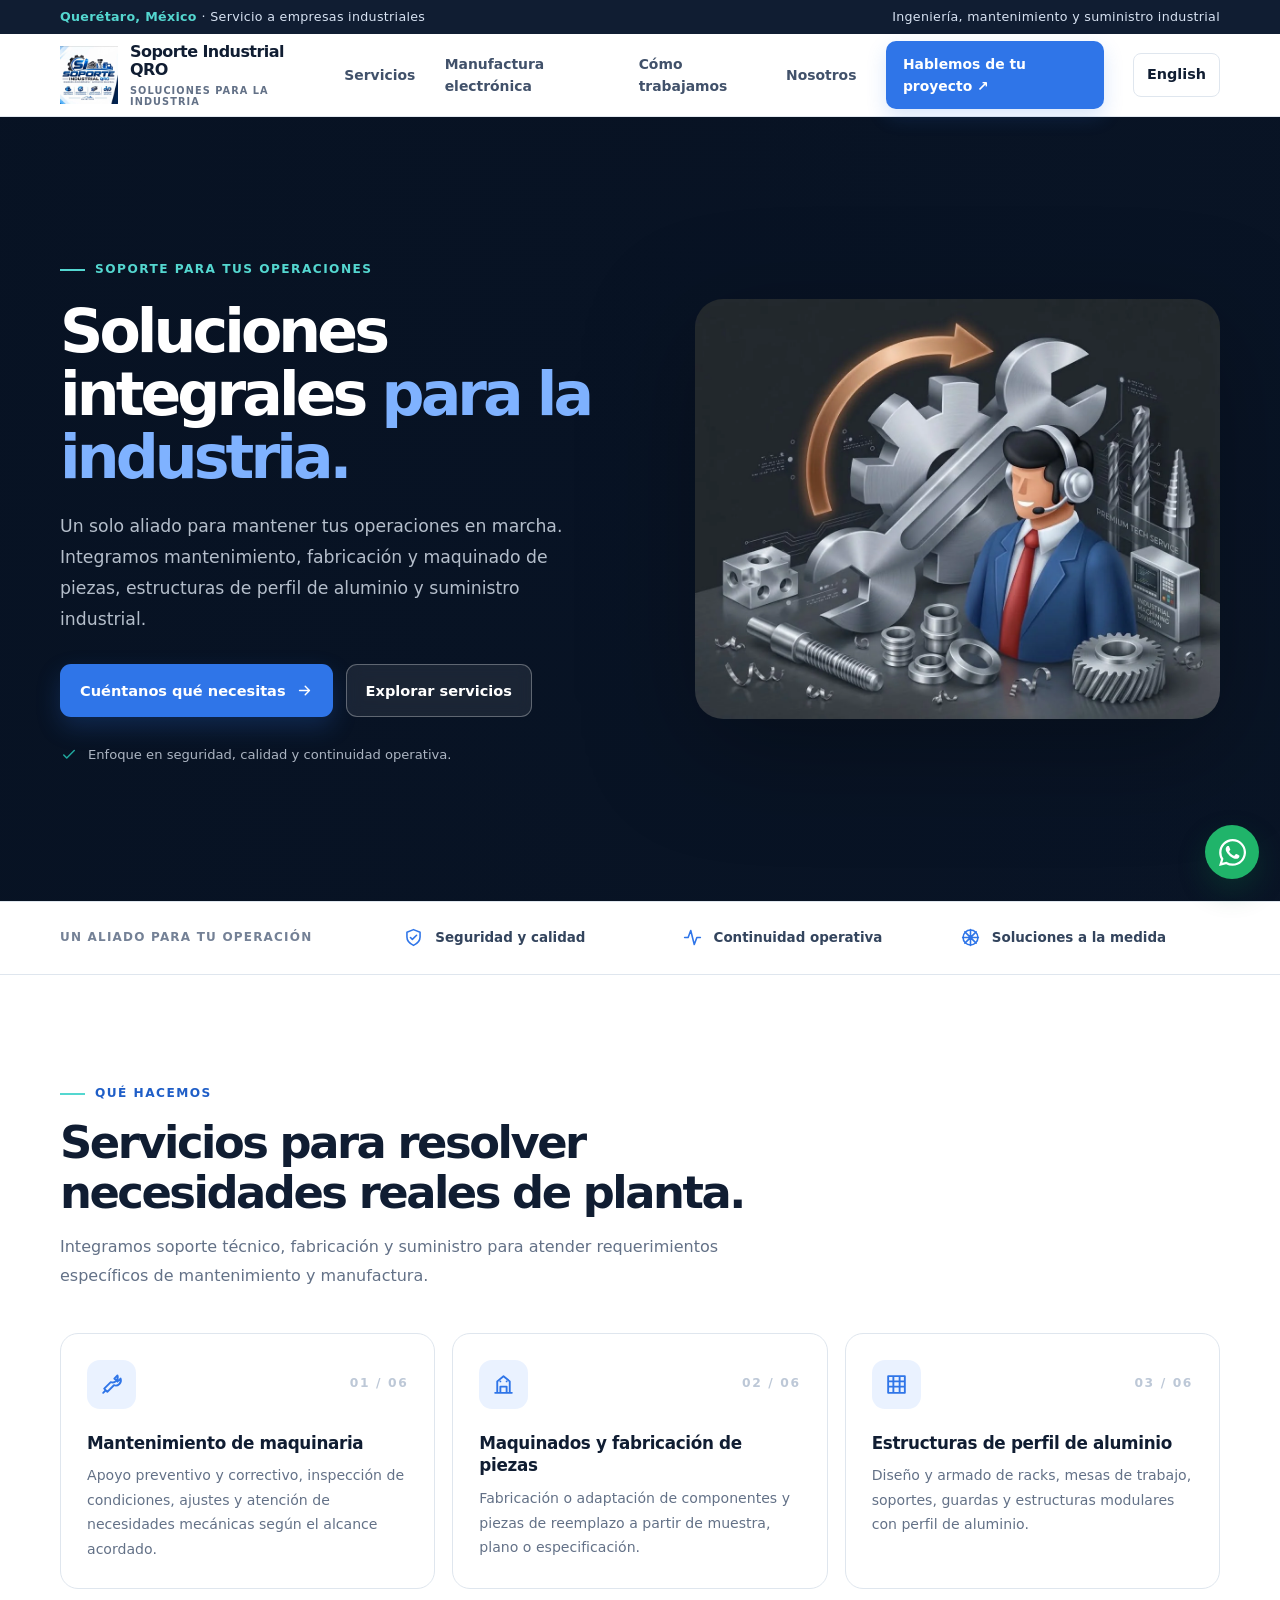
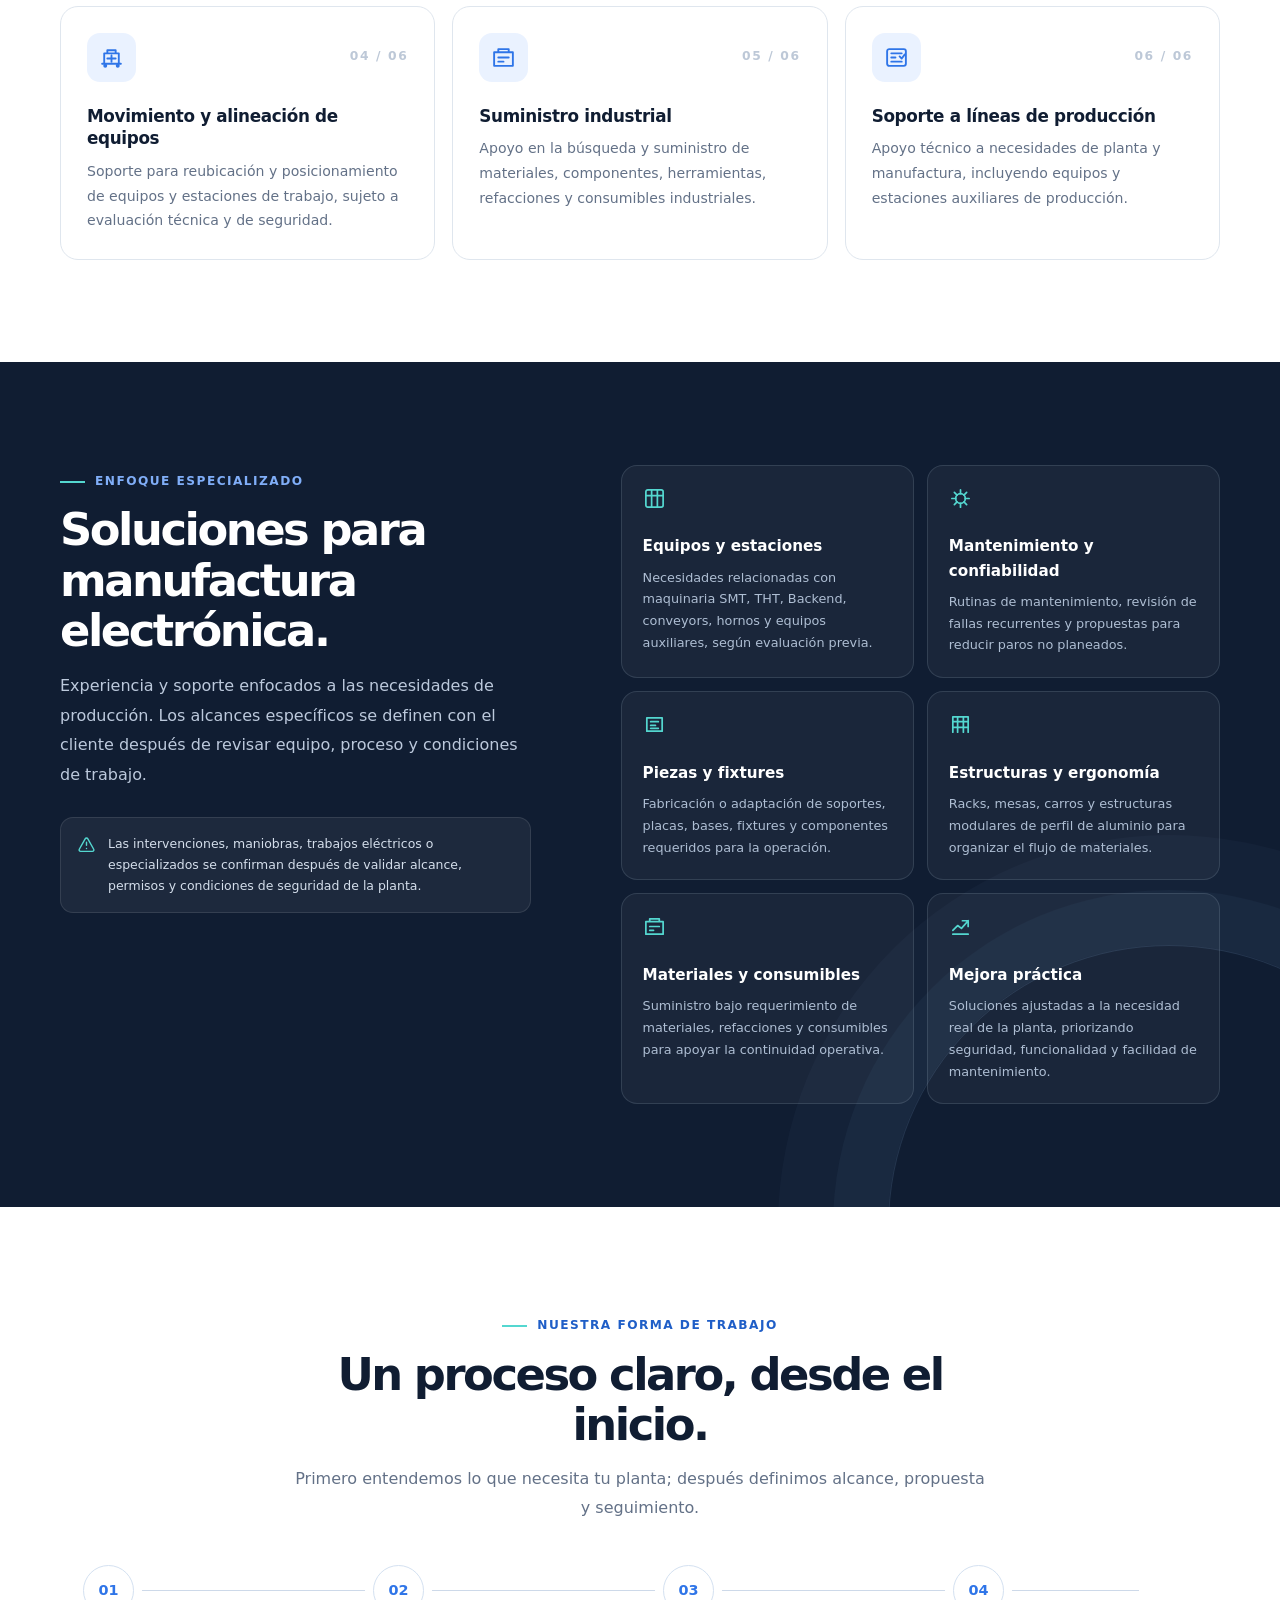
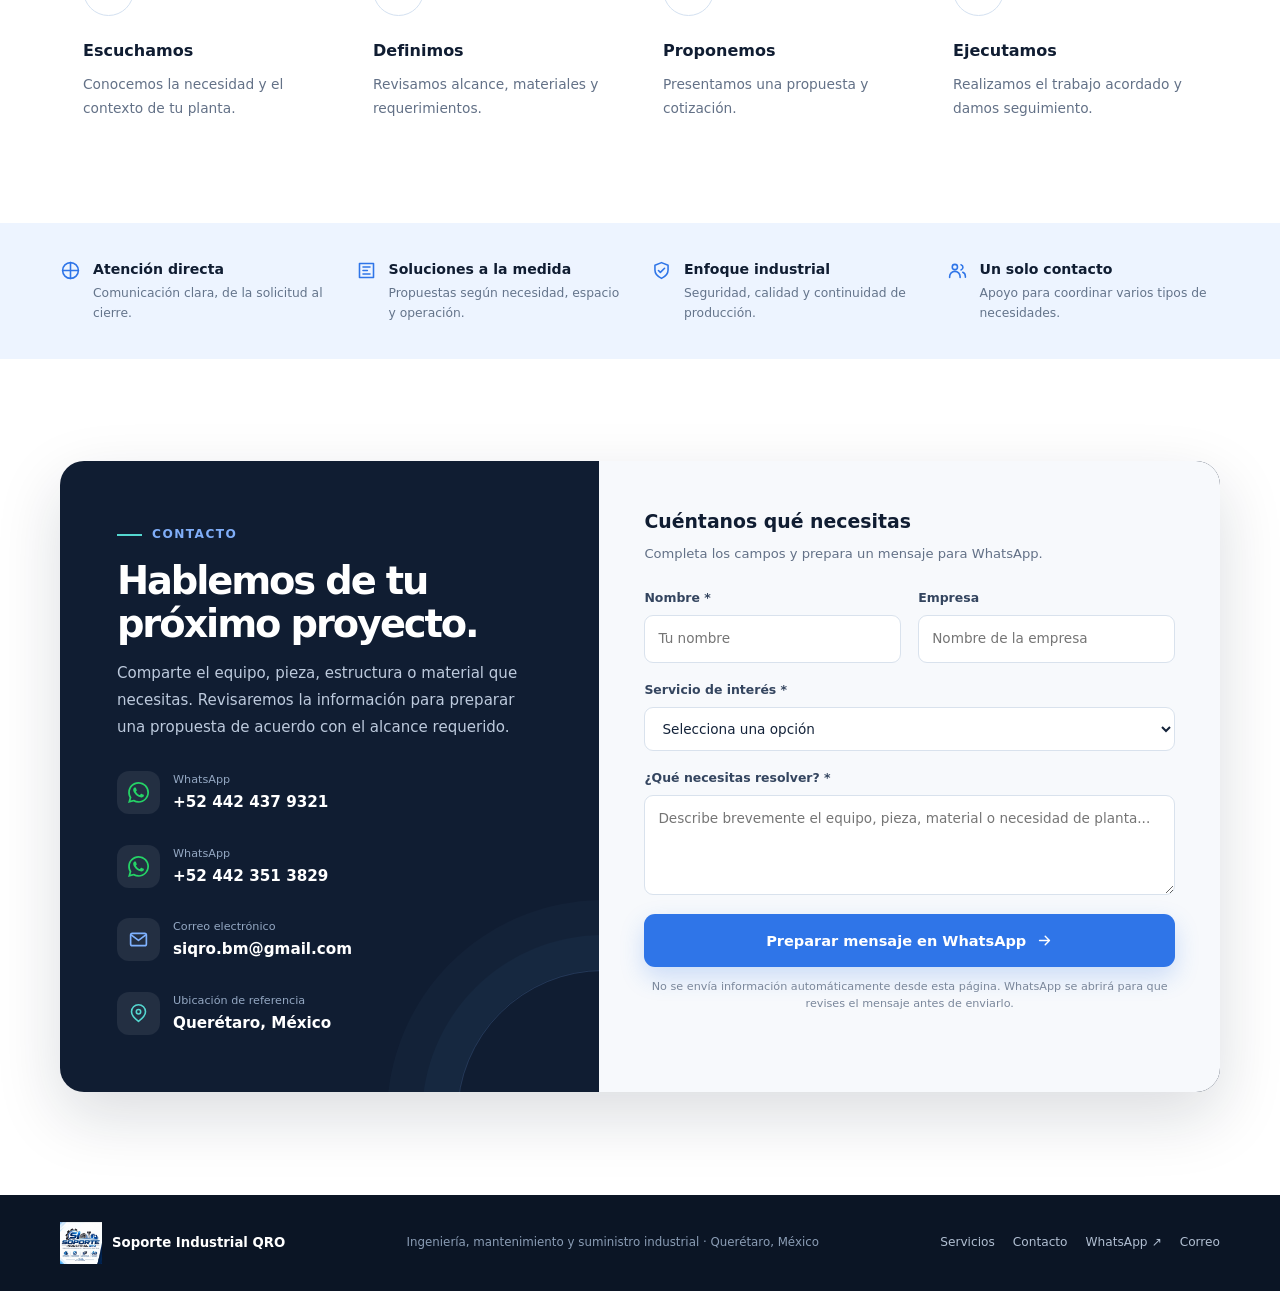
==== commit c1b67f89: "feat: add custom 404 page and optimize website assets" ====
--- a/index.html
+++ b/index.html
@@ -1,24 +1,116 @@
 <!doctype html>
-<html lang="es">
+<html lang="es-MX">
   <head>
     <meta charset="utf-8" />
+
     <meta content="width=device-width, initial-scale=1" name="viewport" />
+
     <meta content="#101d32" name="theme-color" />
+
+    <!-- Primary SEO -->
     <meta
-      content="Soporte Industrial QRO: mantenimiento de maquinaria, maquinados, estructuras de perfil de aluminio y suministro industrial en Quer&eacute;taro, M&eacute;xico."
+      content="Soporte Industrial QRO ofrece mantenimiento de maquinaria, maquinados, estructuras de perfil de aluminio, suministro industrial y soporte a líneas de producción en Querétaro, México."
       data-i18n-content="pageDescription"
       name="description"
     />
 
+    <meta name="robots" content="index, follow" />
+
     <title data-i18n="pageTitle">
-      Soporte Industrial QRO | Ingenier&iacute;a, mantenimiento y suministro
-      industrial
+      Soporte Industrial QRO | Mantenimiento y soluciones industriales en
+      Querétaro
     </title>
 
+    <!-- Canonical URL -->
+    <link
+      rel="canonical"
+      href="https://r-afikiii.github.io/Soporte-Industrial-QRO-Web/"
+    />
+
+    <!-- Open Graph metadata -->
+    <meta
+      property="og:title"
+      content="Soporte Industrial QRO | Soluciones industriales en Querétaro"
+    />
+
+    <meta
+      property="og:description"
+      content="Mantenimiento de maquinaria, maquinados, estructuras de aluminio, suministro y soporte industrial en Querétaro, México."
+    />
+
+    <meta
+      property="og:image"
+      content="https://r-afikiii.github.io/Soporte-Industrial-QRO-Web/assets/images/info.png"
+    />
+
+    <meta
+      property="og:url"
+      content="https://r-afikiii.github.io/Soporte-Industrial-QRO-Web/"
+    />
+
+    <meta property="og:type" content="website" />
+    <meta property="og:locale" content="es_MX" />
+    <meta property="og:site_name" content="Soporte Industrial QRO" />
+
+    <!-- Social media preview -->
+    <meta name="twitter:card" content="summary_large_image" />
+
+    <meta
+      name="twitter:title"
+      content="Soporte Industrial QRO | Soluciones industriales en Querétaro"
+    />
+
+    <meta
+      name="twitter:description"
+      content="Mantenimiento, maquinados, fabricación, suministro y soporte industrial en Querétaro, México."
+    />
+
+    <meta
+      name="twitter:image"
+      content="https://r-afikiii.github.io/Soporte-Industrial-QRO-Web/assets/images/info.png"
+    />
+
+    <!-- Structured data -->
+    <script type="application/ld+json">
+      {
+        "@context": "https://schema.org",
+        "@type": "Organization",
+        "name": "Soporte Industrial QRO",
+        "url": "https://r-afikiii.github.io/Soporte-Industrial-QRO-Web/",
+        "logo": "https://r-afikiii.github.io/Soporte-Industrial-QRO-Web/assets/images/icon.png",
+        "image": "https://r-afikiii.github.io/Soporte-Industrial-QRO-Web/assets/images/info.png",
+        "description": "Soluciones industriales de mantenimiento de maquinaria, maquinados, estructuras de perfil de aluminio, suministro industrial y soporte a líneas de producción.",
+        "email": "siqro.bm@gmail.com",
+        "areaServed": {
+          "@type": "State",
+          "name": "Querétaro"
+        },
+        "contactPoint": [
+          {
+            "@type": "ContactPoint",
+            "telephone": "+52-442-437-9321",
+            "contactType": "customer service",
+            "areaServed": "MX",
+            "availableLanguage": ["Spanish"]
+          },
+          {
+            "@type": "ContactPoint",
+            "telephone": "+52-442-351-3829",
+            "contactType": "customer service",
+            "areaServed": "MX",
+            "availableLanguage": ["Spanish"]
+          }
+        ]
+      }
+    </script>
+
+    <!-- Website icons -->
     <link href="assets/images/icon.png" rel="icon" type="image/png" />
     <link href="assets/images/icon.png" rel="apple-touch-icon" />
+
     <link href="css/styles.css" rel="stylesheet" />
   </head>
+
   <body>
     <!-- Top information bar -->
     <div class="topline">
@@ -51,7 +143,7 @@
           data-i18n-aria-label="brandHomeAria"
           href="#inicio"
         >
-          <img alt class="brand-logo" src="assets/images/icon.png" />
+          <img alt class="brand-logo" src="assets/images/icon.webp" />
           <span class="brand-copy">
             <strong> Soporte Industrial QRO </strong>
             <span data-i18n="brandTagline"> Soluciones para la industria </span>
@@ -133,7 +225,7 @@
             playsinline
             preload="metadata"
           >
-            <source src="assets/videos/video_example.mp4" type="video/mp4" />
+            <source src="assets/videos/video_optimized.mp4" type="video/mp4" />
           </video>
         </div>
         <div aria-hidden="true" class="hero-overlay"></div>
@@ -153,9 +245,7 @@
             </p>
             <div class="hero-actions">
               <a class="btn btn-primary" href="#contacto">
-                <span data-i18n="contactFormHeading">
-                  Cu&eacute;ntanos qu&eacute; necesitas
-                </span>
+                <span data-i18n="heroCta"> Cuéntanos qué necesitas </span>
                 <svg
                   aria-hidden="true"
                   fill="none"
@@ -168,12 +258,8 @@
                   <path d="M5 12h14M13 6l6 6-6 6"></path>
                 </svg>
               </a>
-              <a
-                class="btn btn-outline"
-                data-i18n="exploreServices"
-                href="#servicios"
-              >
-                Explorar servicios
+              <a class="btn btn-outline" href="#servicios">
+                <span data-i18n="exploreServices">Explorar servicios</span>
               </a>
             </div>
             <div class="hero-note">
@@ -195,10 +281,12 @@
           </div>
           <div class="hero-visual">
             <img
-              alt="Presentaci&oacute;n visual de Soporte Industrial QRO"
+              alt="Presentación visual de Soporte Industrial QRO"
               class="hero-home-image"
               data-i18n-alt="heroImageAlt"
-              src="assets/images/home.png"
+              src="assets/images/home.webp"
+              fetchpriority="high"
+              decoding="async"
             />
           </div>
         </div>
@@ -814,7 +902,7 @@
                 aria-label="Enviar correo a Soporte Industrial QRO"
                 class="contact-detail contact-link"
                 data-i18n-aria-label="emailContactAria"
-                href="mailto:sigro.bm@gmail.com"
+                href="mailto:siqro.bm@gmail.com"
               >
                 <span
                   aria-hidden="true"
@@ -836,7 +924,7 @@
                   <small data-i18n="emailLabel">
                     Correo electr&oacute;nico
                   </small>
-                  <strong> sigro.bm@gmail.com </strong>
+                  <strong> siqro.bm@gmail.com </strong>
                 </div>
               </a>
               <div class="contact-detail">
@@ -1002,7 +1090,7 @@
     <footer class="footer">
       <div class="container footer-inner">
         <div class="footer-brand">
-          <img alt class="footer-logo" src="assets/images/icon.png" />
+          <img alt class="footer-logo" src="assets/images/icon.webp" />
           <span> Soporte Industrial QRO </span>
         </div>
         <p data-i18n="footerTagline">
@@ -1020,7 +1108,7 @@
           >
             WhatsApp &nearrow;
           </a>
-          <a data-i18n="footerEmail" href="mailto:sigro.bm@gmail.com">
+          <a data-i18n="footerEmail" href="mailto:siqro.bm@gmail.com">
             Correo
           </a>
         </div>
--- a/css/styles.css
+++ b/css/styles.css
@@ -1861,3 +1861,136 @@
     overflow-wrap: anywhere;
   }
 }
+
+/* Error 404 page: layout, typography, and responsive behavior. */
+
+.error-body {
+  min-height: 100vh;
+  min-height: 100dvh;
+  display: flex;
+  flex-direction: column;
+}
+
+.error-nav-actions {
+  display: flex;
+  align-items: center;
+  gap: 24px;
+}
+
+.error-home-link {
+  color: var(--primary-color);
+  text-decoration: none;
+  font-size: var(--font-size-s);
+  font-weight: var(--font-weight-semibold);
+}
+
+.error-home-link:hover {
+  color: var(--secondary-color);
+}
+
+.error-main {
+  flex: 1;
+  display: grid;
+  place-items: center;
+  background: linear-gradient(180deg, #f8faff 0%, var(--white-color) 100%);
+}
+
+.error-section {
+  padding-block: 90px;
+  text-align: center;
+}
+
+.error-content {
+  max-width: 660px;
+  margin-inline: auto;
+}
+
+.error-label {
+  display: inline-block;
+  padding: 7px 16px;
+  border: 1px solid #d8e6fa;
+  border-radius: 100px;
+  background: var(--soft-blue-color);
+  color: var(--secondary-dark-color);
+  font-size: var(--font-size-xs);
+  font-weight: var(--font-weight-bold);
+  letter-spacing: 0.12em;
+}
+
+.error-number {
+  margin-block: 12px;
+  color: var(--primary-color);
+  font-size: clamp(7rem, 20vw, 13rem);
+  font-weight: 800;
+  letter-spacing: -0.09em;
+  line-height: 1.15;
+}
+
+.error-number span {
+  color: var(--secondary-color);
+}
+
+.error-content h1 {
+  margin: 0 auto 20px;
+  font-size: clamp(1.9rem, 4vw, 3rem);
+  line-height: 1.2;
+  letter-spacing: -0.04em;
+}
+
+.error-description {
+  max-width: 540px;
+  margin: 0 auto 32px;
+  color: var(--muted-color);
+  font-size: var(--font-size-n);
+  line-height: 1.85;
+}
+
+.error-button {
+  flex-direction: row-reverse;
+}
+
+.error-footer-inner {
+  display: flex;
+  align-items: center;
+  justify-content: space-between;
+  gap: 20px;
+}
+
+.error-footer-inner a {
+  color: #b1bfd2;
+  font-size: var(--font-size-s);
+  text-decoration: none;
+}
+
+.error-footer-inner a:hover {
+  color: var(--white-color);
+}
+
+/* Error page: phone screen configuration. */
+@media (max-width: 480px) {
+  .error-section {
+    padding-block: 60px;
+  }
+
+  .error-number {
+    font-size: clamp(6rem, 28vw, 9rem);
+  }
+
+  .error-nav-actions {
+    gap: 12px;
+  }
+
+  .error-home-link {
+    display: none;
+  }
+
+  .error-description {
+    font-size: var(--font-size-s);
+  }
+
+  .error-footer-inner {
+    flex-direction: column;
+    text-align: center;
+    gap: 8px;
+  }
+}
